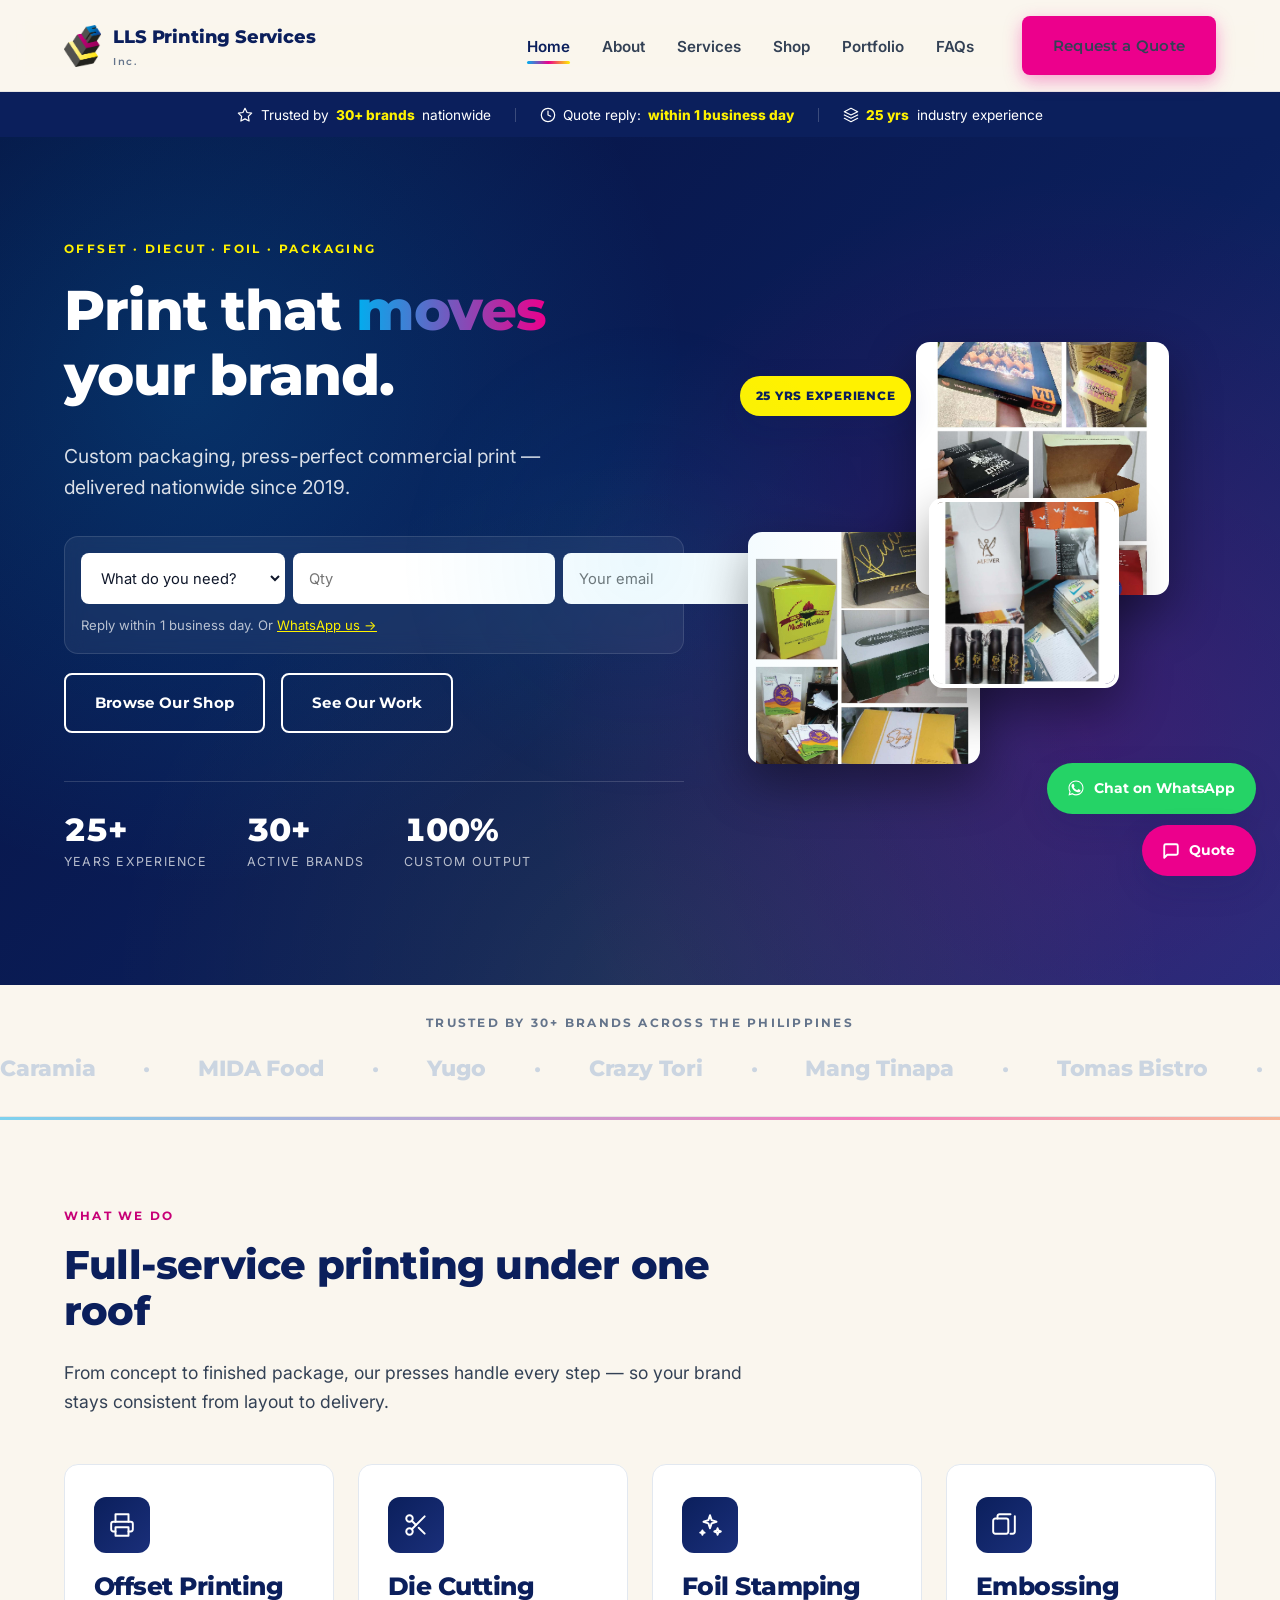
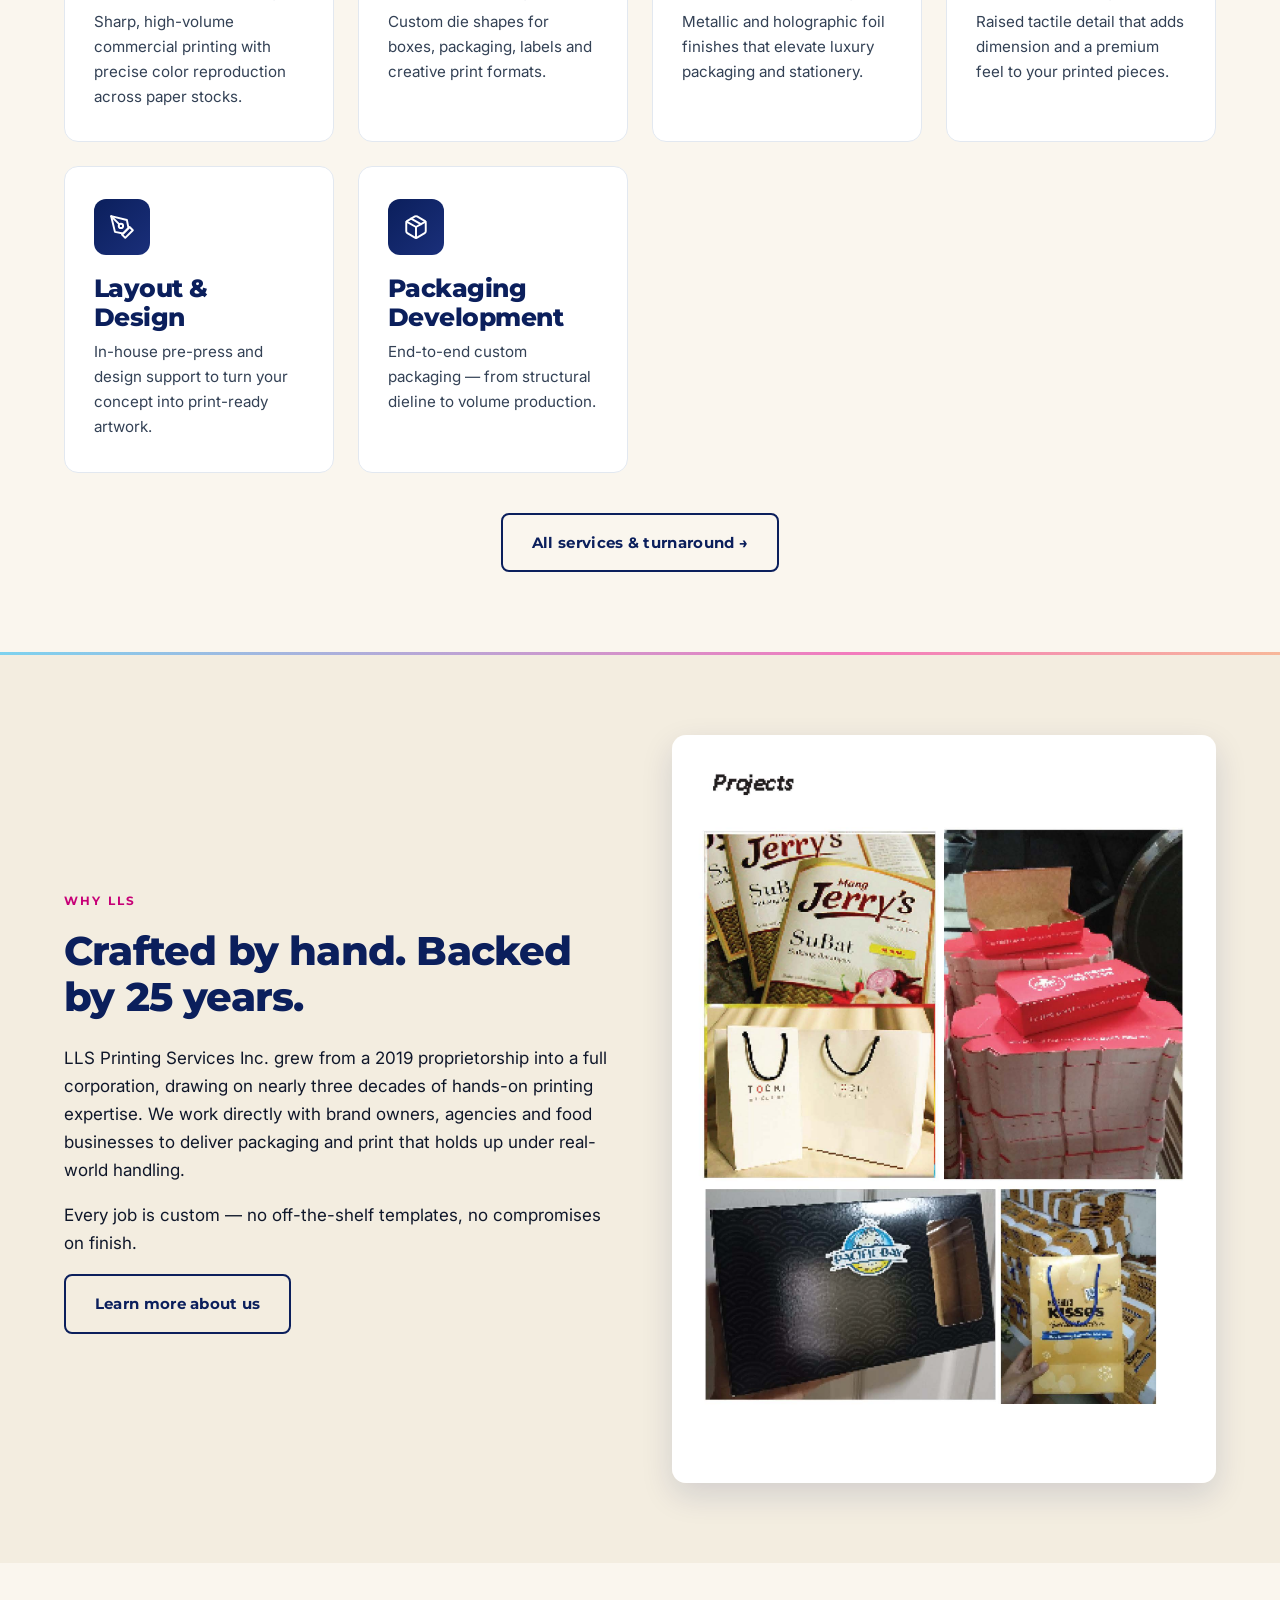
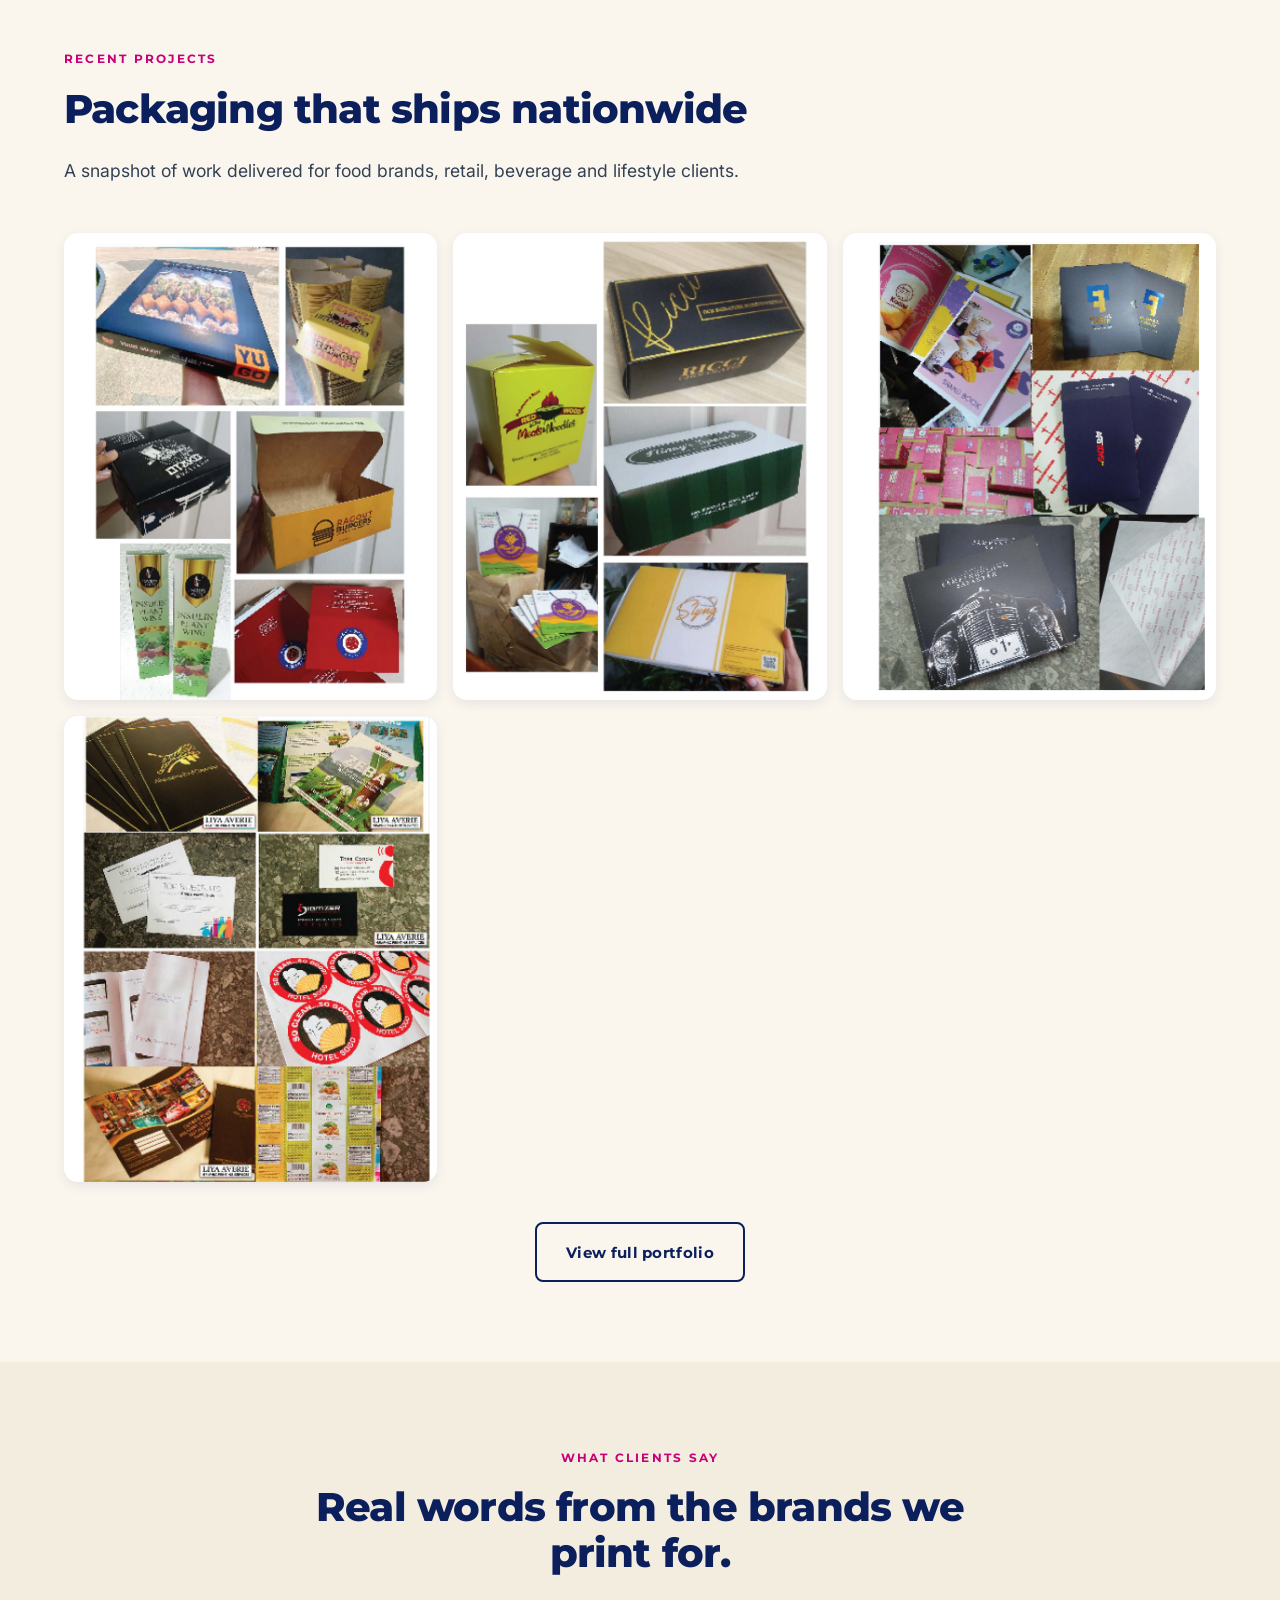
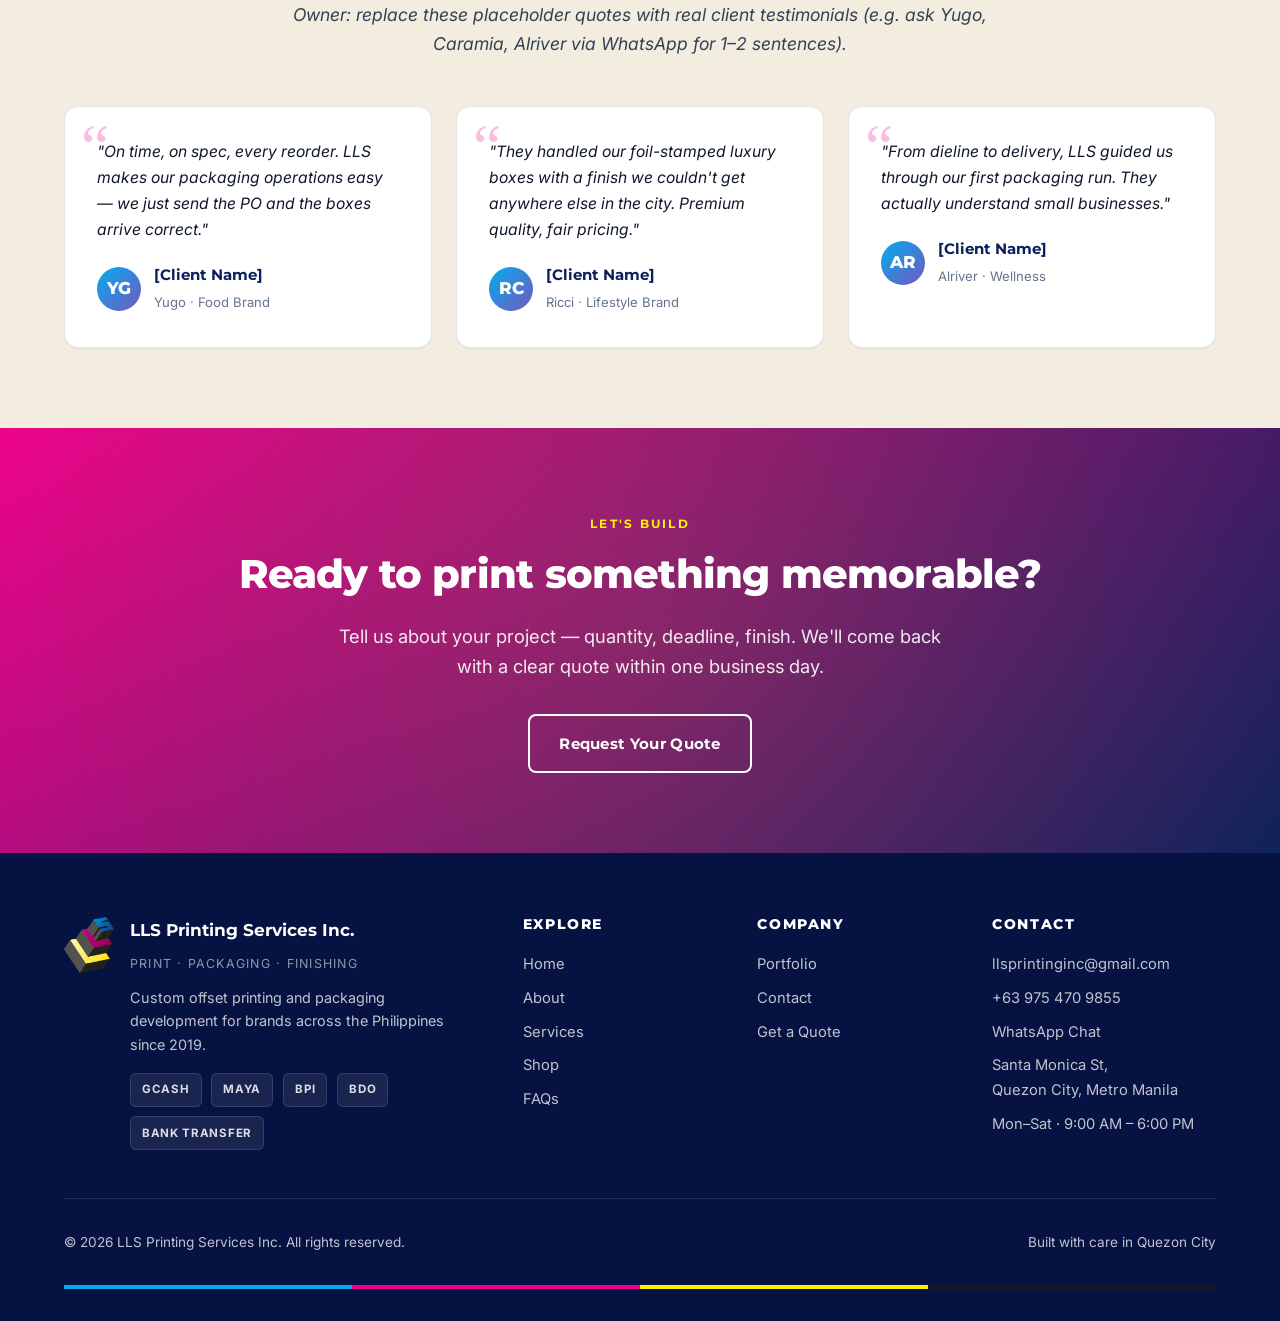
==== index.html @ e9424e57 "Initial commit — LLS Printing Services Inc. marketing site 8 pages (home, about, services, shop, por" ====
<!doctype html>
<html lang="en">
<head>
<meta charset="utf-8" />
<meta name="viewport" content="width=device-width, initial-scale=1" />
<title>LLS Printing Services Inc. — Custom Packaging & Print | Quezon City</title>
<meta name="description" content="LLS Printing Services Inc. delivers custom offset printing, diecutting, foil stamping, embossing and packaging development for businesses across the Philippines. Based in Quezon City." />
<meta name="theme-color" content="#0b1f5c" />
<link rel="icon" type="image/png" href="assets/img/logo.png" />
<link rel="preconnect" href="https://fonts.googleapis.com" />
<link rel="preconnect" href="https://fonts.gstatic.com" crossorigin />
<link href="https://fonts.googleapis.com/css2?family=Inter:wght@400;500;600;700&family=Montserrat:wght@600;700;800;900&display=swap" rel="stylesheet" />
<link rel="stylesheet" href="assets/css/style.css" />
<meta property="og:title" content="LLS Printing Services Inc." />
<meta property="og:description" content="Print that moves your brand forward. Custom packaging since 2019." />
<meta property="og:image" content="assets/img/logo.png" />
<meta property="og:type" content="website" />
</head>
<body>

<!-- HEADER -->
<header class="site-header">
  <nav class="nav">
    <a href="index.html" class="brand">
      <img src="assets/img/logo.png" alt="LLS Printing Services Inc." />
      <span class="brand-text">LLS Printing Services<small>Inc.</small></span>
    </a>
    <button class="nav-toggle" aria-label="Toggle menu"><span></span><span></span><span></span></button>
    <ul class="nav-links">
      <li><a href="index.html">Home</a></li>
      <li><a href="about.html">About</a></li>
      <li><a href="services.html">Services</a></li>
      <li><a href="shop.html">Shop</a></li>
      <li><a href="portfolio.html">Portfolio</a></li>
      <li><a href="faqs.html">FAQs</a></li>
      <li class="nav-cta"><a href="contact.html" class="btn btn-primary">Request a Quote</a></li>
    </ul>
  </nav>
</header>

<!-- TRUST STRIP -->
<div class="trust-strip">
  <div class="container trust-strip-row">
    <span class="ts-item"><svg class="icon-svg" viewBox="0 0 24 24" fill="#fbbf24" stroke="none"><polygon points="12 2 15.09 8.26 22 9.27 17 14.14 18.18 21.02 12 17.77 5.82 21.02 7 14.14 2 9.27 8.91 8.26 12 2"/></svg>Trusted by <strong>30+ brands</strong> nationwide</span>
    <span class="ts-divider"></span>
    <span class="ts-item"><svg class="icon-svg" viewBox="0 0 24 24" fill="none" stroke="currentColor" stroke-width="2"><circle cx="12" cy="12" r="10"/><polyline points="12 6 12 12 16 14"/></svg>Quote reply: <strong>within 1 business day</strong></span>
    <span class="ts-divider"></span>
    <span class="ts-item"><svg class="icon-svg" viewBox="0 0 24 24" fill="none" stroke="currentColor" stroke-width="2"><path d="M12 2L2 7l10 5 10-5-10-5zM2 17l10 5 10-5M2 12l10 5 10-5"/></svg><strong>25 yrs</strong> industry experience</span>
  </div>
</div>

<!-- HERO -->
<section class="hero">
  <div class="container hero-grid">
    <div class="reveal">
      <span class="hero-tagline">Offset · Diecut · Foil · Packaging</span>
      <h1>Print that <span>moves</span> your brand.</h1>
      <p class="lead">Custom packaging, press-perfect commercial print &mdash; delivered nationwide since 2019.</p>
      <form id="hero-quick-quote" class="hero-quick-form" autocomplete="on">
        <input type="hidden" name="access_key" value="YOUR_WEB3FORMS_ACCESS_KEY" />
        <input type="hidden" name="subject" value="Quick quote (hero form)" />
        <input type="hidden" name="from_name" value="LLS Website - Hero Form" />
        <input type="checkbox" name="botcheck" style="display:none;" tabindex="-1" autocomplete="off" />
        <div class="hqf-row">
          <select name="product" required aria-label="Product">
            <option value="">What do you need?</option>
            <option>Food Box / Packaging</option>
            <option>Paper Bag</option>
            <option>Mailer / Shipping Box</option>
            <option>Gift / Retail Box</option>
            <option>Brochure / Flyer</option>
            <option>Custom / Other</option>
          </select>
          <input name="quantity" type="text" placeholder="Qty" required aria-label="Quantity" />
          <input name="email" type="email" placeholder="Your email" required aria-label="Email" />
          <button type="submit" class="btn btn-primary">Get Quote &rarr;</button>
        </div>
        <p class="hqf-status" role="status" aria-live="polite"></p>
        <p class="hqf-note">Reply within 1 business day. Or <a href="https://wa.me/639754709855" target="_blank" rel="noopener">WhatsApp us &rarr;</a></p>
      </form>
      <div class="hero-cta" style="margin-top:1.2rem;">
        <a href="shop.html" class="btn btn-secondary">Browse Our Shop</a>
        <a href="portfolio.html" class="btn btn-secondary">See Our Work</a>
      </div>
      <div class="hero-stats">
        <div><strong data-count="25" data-suffix="+">0+</strong><span>Years Experience</span></div>
        <div><strong data-count="30" data-suffix="+">0+</strong><span>Active Brands</span></div>
        <div><strong data-count="100" data-suffix="%">0%</strong><span>Custom Output</span></div>
      </div>
    </div>
    <div class="hero-visual reveal">
      <div class="hero-collage">
        <span class="badge">25 yrs experience</span>
        <img class="img-1" src="assets/img/projects/p2.jpg" alt="Custom branded food packaging"  srcset="assets/img/projects/p2.jpg 1x, assets/img/projects/2x/p2.png 2x"/>
        <img class="img-2" src="assets/img/projects/p3.jpg" alt="Foil stamped luxury boxes"  srcset="assets/img/projects/p3.jpg 1x, assets/img/projects/2x/p3.png 2x"/>
        <img class="img-3" src="assets/img/projects/p7.jpg" alt="Branded paper bags and merchandise"  srcset="assets/img/projects/p7.jpg 1x, assets/img/projects/2x/p7.png 2x"/>
      </div>
    </div>
  </div>
</section>

<!-- SOCIAL PROOF BAR -->
<section class="proof-bar section-tight" style="padding:1.8rem 0;">
  <div class="container">
    <p class="proof-label">Trusted by 30+ brands across the Philippines</p>
  </div>
  <div class="proof-track">
    <span>Caramia</span><span>&middot;</span>
    <span>MIDA Food</span><span>&middot;</span>
    <span>Yugo</span><span>&middot;</span>
    <span>Crazy Tori</span><span>&middot;</span>
    <span>Mang Tinapa</span><span>&middot;</span>
    <span>Tomas Bistro</span><span>&middot;</span>
    <span>Gigil Cafe</span><span>&middot;</span>
    <span>Versa</span><span>&middot;</span>
    <span>Replicate</span><span>&middot;</span>
    <span>Wacko Waffles</span><span>&middot;</span>
    <span>Klarico</span><span>&middot;</span>
    <span>Kiyomi</span><span>&middot;</span>
    <span>Mata MNL</span><span>&middot;</span>
    <span>Bamboo Co.</span><span>&middot;</span>
    <span>Alriver</span><span>&middot;</span>
    <span>David's Faith</span><span>&middot;</span>
    <!-- duplicate set for seamless loop -->
    <span>Caramia</span><span>&middot;</span>
    <span>MIDA Food</span><span>&middot;</span>
    <span>Yugo</span><span>&middot;</span>
    <span>Crazy Tori</span><span>&middot;</span>
    <span>Mang Tinapa</span><span>&middot;</span>
    <span>Tomas Bistro</span><span>&middot;</span>
    <span>Gigil Cafe</span><span>&middot;</span>
    <span>Versa</span><span>&middot;</span>
    <span>Replicate</span><span>&middot;</span>
    <span>Wacko Waffles</span><span>&middot;</span>
    <span>Klarico</span><span>&middot;</span>
    <span>Kiyomi</span><span>&middot;</span>
    <span>Mata MNL</span><span>&middot;</span>
    <span>Bamboo Co.</span><span>&middot;</span>
    <span>Alriver</span><span>&middot;</span>
    <span>David's Faith</span><span>&middot;</span>
  </div>
</section>

<hr class="cmyk-divider" />

<!-- SERVICES -->
<section>
  <div class="container">
    <div class="section-title reveal">
      <span class="eyebrow">What We Do</span>
      <h2>Full-service printing under one roof</h2>
      <p>From concept to finished package, our presses handle every step &mdash; so your brand stays consistent from layout to delivery.</p>
    </div>
    <div class="services-grid">
      <div class="service-card">
        <div class="service-icon">
          <svg class="icon-svg" viewBox="0 0 24 24"><polyline points="6 9 6 2 18 2 18 9"/><path d="M6 18H4a2 2 0 0 1-2-2v-5a2 2 0 0 1 2-2h16a2 2 0 0 1 2 2v5a2 2 0 0 1-2 2h-2"/><rect x="6" y="14" width="12" height="8"/></svg>
        </div>
        <h3>Offset Printing</h3>
        <p>Sharp, high-volume commercial printing with precise color reproduction across paper stocks.</p>
      </div>
      <div class="service-card">
        <div class="service-icon">
          <svg class="icon-svg" viewBox="0 0 24 24"><circle cx="6" cy="6" r="3"/><circle cx="6" cy="18" r="3"/><line x1="20" y1="4" x2="8.12" y2="15.88"/><line x1="14.47" y1="14.48" x2="20" y2="20"/><line x1="8.12" y1="8.12" x2="12" y2="12"/></svg>
        </div>
        <h3>Die Cutting</h3>
        <p>Custom die shapes for boxes, packaging, labels and creative print formats.</p>
      </div>
      <div class="service-card">
        <div class="service-icon">
          <svg class="icon-svg" viewBox="0 0 24 24"><path d="M12 3l1.5 4.5L18 9l-4.5 1.5L12 15l-1.5-4.5L6 9l4.5-1.5z"/><path d="M19 15l.7 2.1L22 18l-2.3.9L19 21l-.7-2.1L16 18l2.3-.9z"/><path d="M5 17l.5 1.5L7 19l-1.5.5L5 21l-.5-1.5L3 19l1.5-.5z"/></svg>
        </div>
        <h3>Foil Stamping</h3>
        <p>Metallic and holographic foil finishes that elevate luxury packaging and stationery.</p>
      </div>
      <div class="service-card">
        <div class="service-icon">
          <svg class="icon-svg" viewBox="0 0 24 24"><rect x="2" y="6" width="14" height="14" rx="2"/><path d="M22 4v14a2 2 0 0 1-2 2h-2"/><path d="M18 2H8a2 2 0 0 0-2 2v2"/></svg>
        </div>
        <h3>Embossing</h3>
        <p>Raised tactile detail that adds dimension and a premium feel to your printed pieces.</p>
      </div>
      <div class="service-card">
        <div class="service-icon">
          <svg class="icon-svg" viewBox="0 0 24 24"><path d="M12 19l7-7 3 3-7 7-3-3z"/><path d="M18 13l-1.5-7.5L2 2l3.5 14.5L13 18z"/><line x1="2" y1="2" x2="9.586" y2="9.586"/><circle cx="11" cy="11" r="2"/></svg>
        </div>
        <h3>Layout & Design</h3>
        <p>In-house pre-press and design support to turn your concept into print-ready artwork.</p>
      </div>
      <div class="service-card">
        <div class="service-icon">
          <svg class="icon-svg" viewBox="0 0 24 24"><path d="M16.5 9.4l-9-5.19"/><path d="M21 16V8a2 2 0 0 0-1-1.73l-7-4a2 2 0 0 0-2 0l-7 4A2 2 0 0 0 3 8v8a2 2 0 0 0 1 1.73l7 4a2 2 0 0 0 2 0l7-4A2 2 0 0 0 21 16z"/><polyline points="3.27 6.96 12 12.01 20.73 6.96"/><line x1="12" y1="22.08" x2="12" y2="12"/></svg>
        </div>
        <h3>Packaging Development</h3>
        <p>End-to-end custom packaging &mdash; from structural dieline to volume production.</p>
      </div>
    </div>
    <div style="text-align:center;margin-top:2.5rem;">
      <a href="services.html" class="btn btn-outline">All services &amp; turnaround &rarr;</a>
    </div>
  </div>
</section>

<hr class="cmyk-divider" />

<!-- FEATURE -->
<section class="band-gray">
  <div class="container feature">
    <div class="reveal-left">
      <span class="eyebrow">Why LLS</span>
      <h2>Crafted by hand. Backed by 25 years.</h2>
      <p>LLS Printing Services Inc. grew from a 2019 proprietorship into a full corporation, drawing on nearly three decades of hands-on printing expertise. We work directly with brand owners, agencies and food businesses to deliver packaging and print that holds up under real-world handling.</p>
      <p>Every job is custom &mdash; no off-the-shelf templates, no compromises on finish.</p>
      <a href="about.html" class="btn btn-outline">Learn more about us</a>
    </div>
    <div class="reveal-right">
      <img loading="lazy" src="assets/img/projects/p1.jpg" alt="LLS Printing project samples"  srcset="assets/img/projects/p1.jpg 1x, assets/img/projects/2x/p1.png 2x"/>
    </div>
  </div>
</section>

<!-- PORTFOLIO PREVIEW -->
<section>
  <div class="container">
    <div class="section-title reveal">
      <span class="eyebrow">Recent Projects</span>
      <h2>Packaging that ships nationwide</h2>
      <p>A snapshot of work delivered for food brands, retail, beverage and lifestyle clients.</p>
    </div>
    <div class="portfolio-grid">
      <div class="portfolio-item" data-lightbox><img loading="lazy" src="assets/img/projects/p2.jpg" alt="Custom food packaging"  srcset="assets/img/projects/p2.jpg 1x, assets/img/projects/2x/p2.png 2x"/></div>
      <div class="portfolio-item" data-lightbox><img loading="lazy" src="assets/img/projects/p3.jpg" alt="Branded boxes"  srcset="assets/img/projects/p3.jpg 1x, assets/img/projects/2x/p3.png 2x"/></div>
      <div class="portfolio-item" data-lightbox><img loading="lazy" src="assets/img/projects/p4.jpg" alt="Print collateral"  srcset="assets/img/projects/p4.jpg 1x, assets/img/projects/2x/p4.png 2x"/></div>
      <div class="portfolio-item" data-lightbox><img loading="lazy" src="assets/img/projects/p5.jpg" alt="Stationery & calendars"  srcset="assets/img/projects/p5.jpg 1x, assets/img/projects/2x/p5.png 2x"/></div>
    </div>
    <div style="text-align:center;margin-top:2.5rem;">
      <a href="portfolio.html" class="btn btn-outline">View full portfolio</a>
    </div>
  </div>
</section>

<!-- TESTIMONIALS -->
<section class="band-gray">
  <div class="container">
    <div class="section-title reveal" style="text-align:center;margin-left:auto;margin-right:auto;">
      <span class="eyebrow">What Clients Say</span>
      <h2>Real words from the brands we print for.</h2>
      <p><em>Owner: replace these placeholder quotes with real client testimonials (e.g. ask Yugo, Caramia, Alriver via WhatsApp for 1&ndash;2 sentences).</em></p>
    </div>
    <div class="testimonials-grid">
      <div class="testimonial">
        <blockquote>"On time, on spec, every reorder. LLS makes our packaging operations easy &mdash; we just send the PO and the boxes arrive correct."</blockquote>
        <cite>
          <div class="testimonial-avatar">YG</div>
          <div><strong>[Client Name]</strong><span>Yugo &middot; Food Brand</span></div>
        </cite>
      </div>
      <div class="testimonial">
        <blockquote>"They handled our foil-stamped luxury boxes with a finish we couldn't get anywhere else in the city. Premium quality, fair pricing."</blockquote>
        <cite>
          <div class="testimonial-avatar">RC</div>
          <div><strong>[Client Name]</strong><span>Ricci &middot; Lifestyle Brand</span></div>
        </cite>
      </div>
      <div class="testimonial">
        <blockquote>"From dieline to delivery, LLS guided us through our first packaging run. They actually understand small businesses."</blockquote>
        <cite>
          <div class="testimonial-avatar">AR</div>
          <div><strong>[Client Name]</strong><span>Alriver &middot; Wellness</span></div>
        </cite>
      </div>
    </div>
  </div>
</section>

<!-- CTA BAND -->
<section class="band-cta">
  <div class="container reveal">
    <span class="eyebrow" style="color:var(--yellow);">Let's Build</span>
    <h2>Ready to print something memorable?</h2>
    <p>Tell us about your project &mdash; quantity, deadline, finish. We'll come back with a clear quote within one business day.</p>
    <a href="contact.html" class="btn btn-secondary">Request Your Quote</a>
  </div>
</section>

<!-- FOOTER -->
<footer class="site-footer">
  <div class="container">
    <div class="footer-grid-v2">
      <div class="footer-brand">
        <img loading="lazy" src="assets/img/logo.png" alt="LLS Printing" />
        <div>
          <strong>LLS Printing Services Inc.</strong>
          <span style="font-size:0.78rem;letter-spacing:0.1em;text-transform:uppercase;color:rgba(255,255,255,0.55);">Print &middot; Packaging &middot; Finishing</span>
          <p>Custom offset printing and packaging development for brands across the Philippines since 2019.</p>
          <div class="payment-methods">
            <span>GCash</span><span>Maya</span><span>BPI</span><span>BDO</span><span>Bank Transfer</span>
          </div>
        </div>
      </div>
      <div><h4>Explore</h4><ul><li><a href="index.html">Home</a></li><li><a href="about.html">About</a></li><li><a href="services.html">Services</a></li><li><a href="shop.html">Shop</a></li><li><a href="faqs.html">FAQs</a></li></ul></div>
      <div><h4>Company</h4><ul><li><a href="portfolio.html">Portfolio</a></li><li><a href="contact.html">Contact</a></li><li><a href="contact.html">Get a Quote</a></li></ul></div>
      <div><h4>Contact</h4><ul><li><a href="mailto:llsprintinginc@gmail.com">llsprintinginc@gmail.com</a></li><li><a href="tel:+639754709855">+63 975 470 9855</a></li><li><a href="https://wa.me/639754709855" target="_blank" rel="noopener">WhatsApp Chat</a></li><li>Santa Monica St,<br />Quezon City, Metro Manila</li><li>Mon&ndash;Sat &middot; 9:00 AM &ndash; 6:00 PM</li></ul></div>
    </div>
    <div class="footer-bottom">
      <span>&copy; <span id="yr"></span> LLS Printing Services Inc. All rights reserved.</span>
      <span>Built with care in Quezon City</span>
    </div>
    <div class="cmyk-strip"><span class="c"></span><span class="m"></span><span class="y"></span><span class="k"></span></div>
  </div>
</footer>

<!-- DESKTOP FLOAT CTAs -->
<div class="float-stack">
  <a href="https://wa.me/639754709855?text=Hi%20LLS%20Printing%2C%20I%27d%20like%20to%20request%20a%20quote." target="_blank" rel="noopener" class="float-cta float-whatsapp">
    <svg viewBox="0 0 24 24" fill="currentColor"><path d="M17.5 14.4c-.3-.1-1.7-.8-2-.9-.3-.1-.5-.2-.7.2-.2.3-.7.9-.9 1.1-.2.2-.3.2-.6.1-.3-.1-1.3-.5-2.4-1.5-.9-.8-1.5-1.8-1.7-2.1-.2-.3 0-.5.1-.6.1-.1.3-.3.4-.5.1-.2.2-.3.3-.5.1-.2 0-.4 0-.5 0-.1-.7-1.6-.9-2.2-.2-.6-.5-.5-.7-.5h-.6c-.2 0-.5.1-.8.4-.3.3-1 1-1 2.5s1.1 2.9 1.2 3.1c.1.2 2.1 3.2 5 4.5.7.3 1.3.5 1.7.6.7.2 1.4.2 1.9.1.6-.1 1.7-.7 2-1.4.2-.6.2-1.2.2-1.4-.1-.1-.3-.2-.5-.3zM12 2C6.5 2 2 6.5 2 12c0 1.8.5 3.5 1.3 5L2 22l5.1-1.3c1.5.8 3.1 1.2 4.9 1.2 5.5 0 10-4.5 10-10S17.5 2 12 2zm0 18.2c-1.6 0-3.1-.4-4.4-1.2l-.3-.2-3.2.8.8-3.1-.2-.3C3.9 15 3.4 13.5 3.4 12c0-4.7 3.9-8.6 8.6-8.6s8.6 3.9 8.6 8.6-3.9 8.2-8.6 8.2z"/></svg>
    Chat on WhatsApp
  </a>
  <a href="contact.html" class="float-cta float-quote">
    <svg viewBox="0 0 24 24" fill="none" stroke="currentColor" stroke-width="2.5" stroke-linecap="round" stroke-linejoin="round"><path d="M21 15a2 2 0 0 1-2 2H7l-4 4V5a2 2 0 0 1 2-2h14a2 2 0 0 1 2 2z"/></svg>
    Quote
  </a>
</div>

<!-- MOBILE STICKY BAR -->
<nav class="mobile-bar" aria-label="Quick contact">
  <div class="mobile-bar-row">
    <a href="tel:+639754709855" class="bar-call">
      <svg class="icon-svg" viewBox="0 0 24 24" fill="none" stroke="currentColor" stroke-width="2" stroke-linecap="round" stroke-linejoin="round"><path d="M22 16.92v3a2 2 0 0 1-2.18 2 19.79 19.79 0 0 1-8.63-3.07 19.5 19.5 0 0 1-6-6 19.79 19.79 0 0 1-3.07-8.67A2 2 0 0 1 4.11 2h3a2 2 0 0 1 2 1.72 12.84 12.84 0 0 0 .7 2.81 2 2 0 0 1-.45 2.11L8.09 9.91a16 16 0 0 0 6 6l1.27-1.27a2 2 0 0 1 2.11-.45 12.84 12.84 0 0 0 2.81.7A2 2 0 0 1 22 16.92z"/></svg>
      Call
    </a>
    <a href="https://wa.me/639754709855" target="_blank" rel="noopener" class="bar-whatsapp">
      <svg class="icon-svg" viewBox="0 0 24 24" fill="currentColor" stroke="none"><path d="M17.5 14.4c-.3-.1-1.7-.8-2-.9-.3-.1-.5-.2-.7.2-.2.3-.7.9-.9 1.1-.2.2-.3.2-.6.1-.3-.1-1.3-.5-2.4-1.5-.9-.8-1.5-1.8-1.7-2.1-.2-.3 0-.5.1-.6.1-.1.3-.3.4-.5.1-.2.2-.3.3-.5.1-.2 0-.4 0-.5 0-.1-.7-1.6-.9-2.2-.2-.6-.5-.5-.7-.5h-.6c-.2 0-.5.1-.8.4-.3.3-1 1-1 2.5s1.1 2.9 1.2 3.1c.1.2 2.1 3.2 5 4.5.7.3 1.3.5 1.7.6.7.2 1.4.2 1.9.1.6-.1 1.7-.7 2-1.4.2-.6.2-1.2.2-1.4-.1-.1-.3-.2-.5-.3zM12 2C6.5 2 2 6.5 2 12c0 1.8.5 3.5 1.3 5L2 22l5.1-1.3c1.5.8 3.1 1.2 4.9 1.2 5.5 0 10-4.5 10-10S17.5 2 12 2z"/></svg>
      WhatsApp
    </a>
    <a href="contact.html" class="bar-quote">
      <svg class="icon-svg" viewBox="0 0 24 24" fill="none" stroke="currentColor" stroke-width="2" stroke-linecap="round" stroke-linejoin="round"><path d="M14 2H6a2 2 0 0 0-2 2v16a2 2 0 0 0 2 2h12a2 2 0 0 0 2-2V8z"/><polyline points="14 2 14 8 20 8"/></svg>
      Get Quote
    </a>
  </div>
</nav>

<script>document.getElementById('yr').textContent = new Date().getFullYear();</script>
<script src="assets/js/main.js"></script>

<!-- EXIT-INTENT MODAL -->
<div id="exit-modal-bg" class="exit-modal-bg"></div>
<div id="exit-modal" class="exit-modal" role="dialog" aria-labelledby="em-title">
  <button class="exit-modal-close" aria-label="Close">&times;</button>
  <span class="badge">Before you go</span>
  <h3 id="em-title">Save 10% on your first order.</h3>
  <p>Drop your email and we'll send a one-time discount code (valid for 30 days) plus a free print-readiness checklist.</p>
  <form class="exit-modal-form" autocomplete="on">
    <input type="hidden" name="access_key" value="YOUR_WEB3FORMS_ACCESS_KEY" />
    <input type="hidden" name="subject" value="Exit-intent lead — discount request" />
    <input type="hidden" name="from_name" value="LLS Website - Exit Intent" />
    <input type="checkbox" name="botcheck" style="display:none;" tabindex="-1" autocomplete="off" />
    <input name="email" type="email" placeholder="you@example.com" required />
    <button type="submit" class="btn btn-primary">Send me the code</button>
  </form>
  <p class="exit-modal-status" role="status" aria-live="polite"></p>
  <small>No spam. One email, one code. Unsubscribe anytime.</small>
</div>
</body>
</html>
---- assets/css/style.css ----
/* ===== LLS Printing Services — Enhanced Design System ===== */
:root {
  --navy: #0b1f5c;
  --navy-dark: #061241;
  --navy-light: #1a2f7a;
  --cyan: #00aeef;
  --magenta: #ec008c;
  --magenta-text: #c70077;
  --magenta-dark: #a80064;
  --yellow: #fff200;
  --black: #1a1a1a;
  --cream: #faf6ee;
  --cream-deep: #f3ede0;
  --gray-50: #f8fafc;
  --gray-100: #f1f5f9;
  --gray-200: #e2e8f0;
  --gray-300: #cbd5e1;
  --gray-500: #64748b;
  --gray-700: #334155;
  --gray-900: #0f172a;
  --white: #ffffff;

  --font-display: 'Montserrat', 'Segoe UI', system-ui, -apple-system, sans-serif;
  --font-body: 'Inter', 'Segoe UI', system-ui, -apple-system, sans-serif;

  --shadow-sm: 0 1px 2px rgba(11, 31, 92, 0.06);
  --shadow: 0 4px 12px rgba(11, 31, 92, 0.08);
  --shadow-lg: 0 12px 32px rgba(11, 31, 92, 0.14);
  --shadow-xl: 0 24px 56px rgba(11, 31, 92, 0.20);

  --radius-sm: 8px;
  --radius: 14px;
  --radius-lg: 22px;

  --container: 1200px;
  --transition: 0.3s cubic-bezier(0.4, 0, 0.2, 1);
  --spring: 0.6s cubic-bezier(0.34, 1.56, 0.64, 1);
}

/* ===== Reset ===== */
*, *::before, *::after { box-sizing: border-box; }
html { scroll-behavior: smooth; -webkit-text-size-adjust: 100%; }
body {
  margin: 0;
  font-family: var(--font-body);
  color: var(--gray-900);
  background: var(--cream);
  line-height: 1.65;
  font-size: 17px;
  -webkit-font-smoothing: antialiased;
  -moz-osx-font-smoothing: grayscale;
  overflow-x: hidden;
}
::selection { background: var(--magenta); color: var(--white); }
::-moz-selection { background: var(--magenta); color: var(--white); }

@media (prefers-reduced-motion: reduce) {
  *, *::before, *::after {
    animation-duration: 0.01ms !important;
    animation-iteration-count: 1 !important;
    transition-duration: 0.01ms !important;
    scroll-behavior: auto !important;
  }
}

@view-transition { navigation: auto; }
::view-transition-old(root), ::view-transition-new(root) { animation-duration: 0.25s; }

img { max-width: 100%; display: block; }
a { color: var(--navy); text-decoration: none; transition: color var(--transition); }
a:hover { color: var(--magenta); }
h1, h2, h3, h4 {
  font-family: var(--font-display);
  font-weight: 800;
  letter-spacing: -0.02em;
  line-height: 1.15;
  color: var(--navy);
  margin: 0 0 0.6em;
}
h1 { font-size: clamp(2rem, 5vw, 3.5rem); }
h2 { font-size: clamp(1.6rem, 3.5vw, 2.5rem); }
h3 { font-size: 1.55rem; }
p { margin: 0 0 1em; }

/* ===== Layout ===== */
.container {
  width: 100%;
  max-width: var(--container);
  margin: 0 auto;
  padding: 0 1.5rem;
}
section { padding: 5rem 0; }
.section-tight { padding: 3rem 0; }
.eyebrow {
  display: inline-block;
  font-family: var(--font-display);
  font-size: 0.78rem;
  font-weight: 700;
  letter-spacing: 0.18em;
  text-transform: uppercase;
  color: var(--magenta-text);
  margin-bottom: 1rem;
}
.section-title { max-width: 720px; margin-bottom: 3rem; }
.section-title p { color: var(--gray-700); font-size: 1.1rem; }

/* ===== Buttons ===== */
.btn {
  display: inline-flex;
  align-items: center;
  gap: 0.5rem;
  padding: 0.95rem 1.8rem;
  border-radius: var(--radius-sm);
  font-family: var(--font-display);
  font-weight: 700;
  font-size: 0.95rem;
  letter-spacing: 0.02em;
  cursor: pointer;
  border: 2px solid transparent;
  transition: all var(--transition);
  text-decoration: none;
  position: relative;
  overflow: hidden;
}
/* Button shine effect */
.btn::before {
  content: '';
  position: absolute;
  top: 0; left: -100%;
  width: 100%; height: 100%;
  background: linear-gradient(90deg, transparent, rgba(255,255,255,0.2), transparent);
  transition: left 0.5s ease;
}
.btn:hover::before { left: 100%; }

.btn-primary {
  background: var(--magenta);
  color: var(--white);
  box-shadow: 0 6px 18px rgba(236, 0, 140, 0.35);
}
.btn-primary:hover {
  background: var(--magenta-dark);
  color: var(--white);
  transform: translateY(-2px);
  box-shadow: 0 12px 28px rgba(236, 0, 140, 0.45);
}
.btn-secondary {
  background: transparent;
  color: var(--white);
  border-color: var(--white);
}
.btn-secondary:hover {
  background: var(--white);
  color: var(--navy);
}
.btn-outline {
  background: transparent;
  color: var(--navy);
  border-color: var(--navy);
}
.btn-outline:hover {
  background: var(--navy);
  color: var(--white);
}

/* ===== Header / Nav ===== */
.site-header {
  position: sticky;
  top: 0;
  z-index: 100;
  background: rgba(250, 246, 238, 0.92);
  backdrop-filter: saturate(180%) blur(14px);
  -webkit-backdrop-filter: saturate(180%) blur(14px);
  border-bottom: 1px solid rgba(11, 31, 92, 0.08);
  transition: box-shadow 0.4s ease, background 0.4s ease;
}
.site-header.scrolled {
  background: rgba(250, 246, 238, 0.97);
  box-shadow: 0 4px 30px rgba(11, 31, 92, 0.1);
}
.nav {
  display: flex;
  align-items: center;
  justify-content: space-between;
  padding: 1rem 1.5rem;
  max-width: var(--container);
  margin: 0 auto;
}
.brand {
  display: flex;
  align-items: center;
  gap: 0.75rem;
  font-family: var(--font-display);
  font-weight: 800;
  font-size: 1.1rem;
  color: var(--navy);
  letter-spacing: -0.01em;
}
.brand img { height: 42px; width: auto; }
.brand-text small {
  display: block;
  font-size: 0.65rem;
  letter-spacing: 0.15em;
  color: var(--gray-500);
  font-weight: 600;
  margin-top: 2px;
}
.nav-links {
  display: flex;
  align-items: center;
  gap: 2rem;
  list-style: none;
  margin: 0;
  padding: 0;
}
.nav-links a {
  font-weight: 600;
  font-size: 0.95rem;
  color: var(--gray-700);
  position: relative;
}
.nav-links a::after {
  content: '';
  position: absolute;
  bottom: -8px; left: 0; right: 0;
  height: 3px;
  background: linear-gradient(90deg, var(--cyan), var(--magenta), var(--yellow));
  border-radius: 2px;
  transform: scaleX(0);
  transform-origin: center;
  transition: transform 0.35s cubic-bezier(0.34, 1.56, 0.64, 1);
}
.nav-links a.active::after,
.nav-links a:hover::after { transform: scaleX(1); }
.nav-links a.active,
.nav-links a:hover { color: var(--navy); }
.nav-cta { margin-left: 1rem; }
.nav-toggle {
  display: none;
  background: transparent;
  border: 0;
  cursor: pointer;
  padding: 0.5rem;
}
.nav-toggle span {
  display: block;
  width: 26px;
  height: 3px;
  background: var(--navy);
  margin: 5px 0;
  transition: all var(--transition);
  border-radius: 2px;
}
/* Hamburger → X animation */
.nav-toggle.active span:nth-child(1) { transform: rotate(45deg) translate(5px, 6px); }
.nav-toggle.active span:nth-child(2) { opacity: 0; transform: translateX(-10px); }
.nav-toggle.active span:nth-child(3) { transform: rotate(-45deg) translate(5px, -6px); }

/* ===== Trust Strip ===== */
.trust-strip { background: var(--navy); color: var(--white); padding: 0.7rem 0; font-size: 0.85rem; }
.trust-strip-row { display: flex; gap: 1.5rem; justify-content: center; flex-wrap: wrap; align-items: center; }
.ts-item { display: inline-flex; align-items: center; gap: 0.45rem; }
.ts-item .icon-svg { width: 16px; height: 16px; }
.ts-item strong { color: var(--yellow); font-weight: 800; }
.ts-divider { width: 1px; height: 14px; background: rgba(255,255,255,0.2); }
@media (max-width: 720px) { .trust-strip { font-size: 0.78rem; padding: 0.5rem 0; } .ts-divider { display: none; } }

/* ===== Hero ===== */
.hero {
  position: relative;
  background: linear-gradient(135deg, var(--navy-dark) 0%, var(--navy) 60%, var(--navy-light) 100%);
  color: var(--white);
  padding: 6rem 0 7rem;
  overflow: hidden;
}
.hero::before {
  content: '';
  position: absolute;
  inset: 0;
  background:
    radial-gradient(circle at 15% 30%, rgba(0, 174, 239, 0.18), transparent 40%),
    radial-gradient(circle at 85% 70%, rgba(236, 0, 140, 0.18), transparent 45%),
    radial-gradient(circle at 50% 100%, rgba(255, 242, 0, 0.08), transparent 50%);
  pointer-events: none;
}
/* Animated gradient orbs */
.hero::after {
  content: '';
  position: absolute;
  inset: 0;
  background:
    radial-gradient(600px circle at var(--mouse-x, 50%) var(--mouse-y, 50%), rgba(0, 174, 239, 0.08), transparent 40%);
  pointer-events: none;
  transition: background 0.3s ease;
}
.hero-grid {
  position: relative;
  display: grid;
  grid-template-columns: 1.1fr 0.9fr;
  gap: 4rem;
  align-items: center;
}
.hero h1 { color: var(--white); }
.hero h1 span {
  background: linear-gradient(90deg, var(--cyan), var(--magenta), var(--yellow));
  background-size: 200% auto;
  -webkit-background-clip: text;
  background-clip: text;
  color: transparent;
  animation: gradient-text 4s ease infinite;
}
@keyframes gradient-text {
  0%, 100% { background-position: 0% center; }
  50% { background-position: 100% center; }
}
.hero .lead {
  font-size: 1.2rem;
  color: rgba(255, 255, 255, 0.85);
  max-width: 540px;
  margin-bottom: 2rem;
}
.hero-tagline {
  display: inline-block;
  font-family: var(--font-display);
  font-size: 0.75rem;
  font-weight: 700;
  letter-spacing: 0.2em;
  text-transform: uppercase;
  color: var(--yellow);
  margin-bottom: 1.2rem;
}
.hero-cta { display: flex; gap: 1rem; flex-wrap: wrap; }
.hero-stats {
  display: flex;
  gap: 2.5rem;
  margin-top: 3rem;
  padding-top: 2rem;
  border-top: 1px solid rgba(255, 255, 255, 0.15);
}
.hero-stats div { display: flex; flex-direction: column; }
.hero-stats strong {
  font-family: var(--font-display);
  font-size: 2rem;
  font-weight: 800;
  color: var(--white);
  line-height: 1;
}
.hero-stats span {
  font-size: 0.78rem;
  letter-spacing: 0.1em;
  text-transform: uppercase;
  color: rgba(255, 255, 255, 0.7);
  margin-top: 0.4rem;
}
.hero-stats strong[data-count] { font-variant-numeric: tabular-nums; }
.hero-visual {
  position: relative;
  display: flex;
  justify-content: center;
  align-items: center;
}

/* ===== Hero Collage ===== */
.hero-collage {
  position: relative;
  width: 100%;
  max-width: 460px;
  aspect-ratio: 1;
  margin: 0 auto;
}
.hero-collage img {
  position: absolute;
  border-radius: var(--radius);
  box-shadow: 0 20px 50px rgba(0, 0, 0, 0.4);
  object-fit: cover;
  transition: transform 0.5s cubic-bezier(0.34, 1.56, 0.64, 1), box-shadow 0.5s ease;
}
.hero-collage:hover img { box-shadow: 0 30px 70px rgba(0, 0, 0, 0.5); }
.hero-collage .img-1 {
  width: 60%; height: 60%;
  top: 0; right: 0;
  z-index: 3;
  animation: float-1 8s ease-in-out infinite;
}
.hero-collage:hover .img-1 { transform: translateY(-8px) rotate(4deg) scale(1.03); }
.hero-collage .img-2 {
  width: 55%; height: 55%;
  bottom: 0; left: 0;
  z-index: 2;
  animation: float-2 7s ease-in-out infinite;
}
.hero-collage:hover .img-2 { transform: translateY(-6px) rotate(-5deg) scale(1.03); }
.hero-collage .img-3 {
  width: 45%; height: 45%;
  bottom: 18%; right: 12%;
  z-index: 4;
  border: 4px solid var(--white);
  animation: float-3 9s ease-in-out infinite;
}
.hero-collage:hover .img-3 { transform: translateY(-10px) rotate(7deg) scale(1.05); }
.hero-collage .badge {
  position: absolute;
  top: 8%; left: -2%;
  z-index: 5;
  background: var(--yellow);
  color: var(--navy);
  font-family: var(--font-display);
  font-weight: 800;
  font-size: 0.78rem;
  letter-spacing: 0.06em;
  padding: 0.6rem 1rem;
  border-radius: 50px;
  box-shadow: var(--shadow-lg);
  text-transform: uppercase;
  animation: float-1 6s ease-in-out infinite;
}
@keyframes float-1 {
  0%, 100% { transform: translateY(0) rotate(2deg); }
  50% { transform: translateY(-12px) rotate(2deg); }
}
@keyframes float-2 {
  0%, 100% { transform: translateY(0) rotate(-3deg); }
  50% { transform: translateY(-10px) rotate(-3deg); }
}
@keyframes float-3 {
  0%, 100% { transform: translateY(0) rotate(5deg); }
  50% { transform: translateY(-14px) rotate(5deg); }
}
@media (max-width: 900px) {
  .hero-collage { max-width: 320px; }
}

/* ===== Hero Quick Quote Form ===== */
.hero-quick-form {
  background: rgba(255,255,255,0.06);
  backdrop-filter: blur(10px);
  -webkit-backdrop-filter: blur(10px);
  border: 1px solid rgba(255,255,255,0.12);
  border-radius: var(--radius);
  padding: 1rem;
  margin-top: 2rem;
  max-width: 620px;
  transition: border-color 0.4s ease, box-shadow 0.4s ease;
}
.hero-quick-form:focus-within {
  border-color: rgba(255,255,255,0.25);
  box-shadow: 0 8px 40px rgba(0, 174, 239, 0.15);
}
.hqf-row { display: grid; grid-template-columns: 1.3fr 0.8fr 1.4fr auto; gap: 0.5rem; }
.hqf-row select, .hqf-row input {
  padding: 0.85rem 0.9rem;
  border-radius: var(--radius-sm);
  border: 2px solid transparent;
  font-family: var(--font-body);
  font-size: 0.92rem;
  background: var(--white);
  color: var(--gray-900);
  transition: border-color var(--transition), box-shadow var(--transition);
}
.hqf-row select:focus, .hqf-row input:focus {
  outline: none;
  border-color: var(--cyan);
  box-shadow: 0 0 0 3px rgba(0, 174, 239, 0.15);
}
.hqf-row .btn { white-space: nowrap; padding: 0.85rem 1.2rem; }
.hqf-note { color: rgba(255,255,255,0.7); font-size: 0.82rem; margin: 0.7rem 0 0; }
.hqf-note a { color: var(--yellow); text-decoration: underline; }
.hqf-status { font-size: 0.9rem; margin: 0.6rem 0 0; min-height: 0; }
.hqf-status.success { color: #6ee7b7; }
.hqf-status.error { color: #fca5a5; }
@media (max-width: 720px) { .hqf-row { grid-template-columns: 1fr; } }

/* ===== Social Proof Bar ===== */
.proof-bar {
  background: var(--cream);
  border-bottom: 1px solid rgba(11, 31, 92, 0.08);
  padding: 1.5rem 0;
  overflow: hidden;
}
.proof-bar .proof-label {
  font-family: var(--font-display);
  font-size: 0.78rem;
  font-weight: 700;
  letter-spacing: 0.18em;
  text-transform: uppercase;
  color: var(--gray-500);
  text-align: center;
  margin-bottom: 1rem;
}
.proof-track {
  display: flex;
  gap: 3rem;
  align-items: center;
  animation: scroll-x 30s linear infinite;
  white-space: nowrap;
  width: max-content;
}
.proof-bar:hover .proof-track { animation-play-state: paused; }
.proof-track span {
  font-family: var(--font-display);
  font-weight: 800;
  font-size: 1.4rem;
  color: var(--gray-300);
  letter-spacing: -0.01em;
  transition: color 0.4s ease, transform 0.4s cubic-bezier(0.34, 1.56, 0.64, 1);
  flex-shrink: 0;
}
.proof-track span:hover {
  color: var(--navy);
  transform: scale(1.08);
}
@keyframes scroll-x {
  from { transform: translateX(0); }
  to { transform: translateX(-50%); }
}

/* ===== CMYK Divider ===== */
.cmyk-divider {
  height: 3px;
  background: linear-gradient(90deg, var(--cyan), var(--magenta), var(--yellow), var(--black));
  background-size: 200% 100%;
  border: 0;
  margin: 0;
  opacity: 0.5;
  animation: cmyk-flow 6s linear infinite;
}
@keyframes cmyk-flow {
  0% { background-position: 0% 0; }
  100% { background-position: 200% 0; }
}

/* ===== Reveal Animations ===== */
.reveal {
  opacity: 0;
  transform: translateY(32px);
  transition: opacity 0.8s cubic-bezier(0.4, 0, 0.2, 1), transform 0.8s cubic-bezier(0.4, 0, 0.2, 1);
}
.reveal.in {
  opacity: 1;
  transform: translateY(0);
}
/* Staggered children */
.reveal.in .reveal-child {
  animation: reveal-child 0.7s cubic-bezier(0.4, 0, 0.2, 1) both;
}
.reveal.in .reveal-child:nth-child(1) { animation-delay: 0ms; }
.reveal.in .reveal-child:nth-child(2) { animation-delay: 80ms; }
.reveal.in .reveal-child:nth-child(3) { animation-delay: 160ms; }
.reveal.in .reveal-child:nth-child(4) { animation-delay: 240ms; }
.reveal.in .reveal-child:nth-child(5) { animation-delay: 320ms; }
.reveal.in .reveal-child:nth-child(6) { animation-delay: 400ms; }

@keyframes reveal-child {
  from { opacity: 0; transform: translateY(20px); }
  to { opacity: 1; transform: translateY(0); }
}

/* Reveal variants */
.reveal-left { opacity: 0; transform: translateX(-40px); transition: opacity 0.8s cubic-bezier(0.4,0,0.2,1), transform 0.8s cubic-bezier(0.4,0,0.2,1); }
.reveal-left.in { opacity: 1; transform: translateX(0); }
.reveal-right { opacity: 0; transform: translateX(40px); transition: opacity 0.8s cubic-bezier(0.4,0,0.2,1), transform 0.8s cubic-bezier(0.4,0,0.2,1); }
.reveal-right.in { opacity: 1; transform: translateX(0); }
.reveal-scale { opacity: 0; transform: scale(0.92); transition: opacity 0.8s cubic-bezier(0.4,0,0.2,1), transform 0.8s cubic-bezier(0.4,0,0.2,1); }
.reveal-scale.in { opacity: 1; transform: scale(1); }

/* Hero entrance is fully JS-driven — no CSS opacity:0 here */

/* ===== Services Grid ===== */
.services-grid {
  display: grid;
  grid-template-columns: repeat(auto-fit, minmax(260px, 1fr));
  gap: 1.5rem;
}
.service-card {
  background: var(--white);
  border: 1px solid var(--gray-200);
  border-radius: var(--radius);
  padding: 2rem 1.8rem;
  transition: all 0.4s cubic-bezier(0.4, 0, 0.2, 1);
  position: relative;
  overflow: hidden;
  will-change: transform;
}
.service-card::before {
  content: '';
  position: absolute;
  top: 0; left: 0; right: 0;
  height: 4px;
  background: linear-gradient(90deg, var(--cyan), var(--magenta), var(--yellow));
  transform: scaleX(0);
  transform-origin: left;
  transition: transform 0.5s cubic-bezier(0.34, 1.56, 0.64, 1);
}
/* Subtle glow on hover */
.service-card::after {
  content: '';
  position: absolute;
  inset: 0;
  border-radius: var(--radius);
  background: radial-gradient(circle at 50% 0%, rgba(0, 174, 239, 0.06), transparent 70%);
  opacity: 0;
  transition: opacity 0.4s ease;
  pointer-events: none;
}
.service-card:hover {
  transform: translateY(-8px);
  box-shadow: var(--shadow-lg);
  border-color: transparent;
}
.service-card:hover::before { transform: scaleX(1); }
.service-card:hover::after { opacity: 1; }
.service-icon {
  width: 56px;
  height: 56px;
  border-radius: 12px;
  background: linear-gradient(135deg, var(--navy), var(--navy-light));
  color: var(--white);
  display: flex;
  align-items: center;
  justify-content: center;
  font-size: 1.5rem;
  margin-bottom: 1.2rem;
  transition: transform 0.5s cubic-bezier(0.34, 1.56, 0.64, 1), box-shadow 0.4s ease;
}
.service-card:hover .service-icon {
  transform: rotate(-8deg) scale(1.1);
  box-shadow: 0 8px 20px rgba(11, 31, 92, 0.2);
}
.service-card h3 { margin-bottom: 0.5rem; }
.service-card p { color: var(--gray-700); margin: 0; font-size: 0.95rem; }
.service-meta {
  display: flex;
  flex-wrap: wrap;
  gap: 0.5rem;
  margin-top: 1.2rem;
  padding-top: 1.2rem;
  border-top: 1px dashed var(--gray-200);
}
.service-meta span {
  display: inline-flex;
  align-items: center;
  gap: 0.35rem;
  font-family: var(--font-display);
  font-size: 0.72rem;
  font-weight: 700;
  letter-spacing: 0.06em;
  text-transform: uppercase;
  color: var(--navy);
  background: var(--gray-100);
  padding: 0.4rem 0.7rem;
  border-radius: 50px;
}
.service-meta .meta-rush { background: rgba(236, 0, 140, 0.1); color: var(--magenta); }

/* Staggered card reveal */
.services-grid .service-card {
  opacity: 0;
  transform: translateY(30px);
}
.services-grid .service-card.in {
  opacity: 1;
  transform: translateY(0);
  transition: opacity 0.6s cubic-bezier(0.4,0,0.2,1), transform 0.6s cubic-bezier(0.4,0,0.2,1);
}
.services-grid .service-card:nth-child(1).in { transition-delay: 0ms; }
.services-grid .service-card:nth-child(2).in { transition-delay: 100ms; }
.services-grid .service-card:nth-child(3).in { transition-delay: 200ms; }
.services-grid .service-card:nth-child(4).in { transition-delay: 300ms; }
.services-grid .service-card:nth-child(5).in { transition-delay: 400ms; }
.services-grid .service-card:nth-child(6).in { transition-delay: 500ms; }

/* ===== 3D Tilt on service cards ===== */
@media (hover: hover) {
  .service-card {
    transform-style: preserve-3d;
    perspective: 800px;
  }
}

/* ===== Two-Col Feature ===== */
.feature {
  display: grid;
  grid-template-columns: 1fr 1fr;
  gap: 4rem;
  align-items: center;
}
.feature.reverse > div:first-child { order: 2; }
.feature img {
  border-radius: var(--radius);
  box-shadow: var(--shadow-lg);
  transition: transform 0.6s cubic-bezier(0.4,0,0.2,1), box-shadow 0.6s ease;
}
.feature img:hover {
  transform: scale(1.02) rotate(-1deg);
  box-shadow: var(--shadow-xl);
}

/* ===== Bands ===== */
.band-dark {
  background: linear-gradient(135deg, var(--navy-dark) 0%, var(--navy) 100%);
  color: var(--white);
  position: relative;
  overflow: hidden;
}
.band-dark h2 { color: var(--white); }
.band-dark p { color: rgba(255, 255, 255, 0.8); }
.band-dark .eyebrow { color: var(--yellow); }
.band-gray { background: var(--cream-deep); }
.band-cta {
  background: linear-gradient(135deg, var(--magenta) 0%, var(--navy) 100%);
  color: var(--white);
  text-align: center;
  position: relative;
  overflow: hidden;
}
/* Animated background for CTA band */
.band-cta::before {
  content: '';
  position: absolute;
  inset: -50%;
  background: radial-gradient(circle, rgba(255,242,0,0.1) 0%, transparent 60%);
  animation: cta-pulse 8s ease-in-out infinite;
}
@keyframes cta-pulse {
  0%, 100% { transform: translate(-20%, -20%) scale(1); }
  50% { transform: translate(20%, 20%) scale(1.2); }
}
.band-cta h2 { color: var(--white); position: relative; }
.band-cta p { color: rgba(255, 255, 255, 0.9); font-size: 1.15rem; max-width: 640px; margin: 0 auto 2rem; position: relative; }
.band-cta .btn { position: relative; }
.band-cta .eyebrow { position: relative; }

/* ===== Portfolio Grid ===== */
.portfolio-grid {
  display: grid;
  grid-template-columns: repeat(auto-fill, minmax(280px, 1fr));
  gap: 1rem;
}
.portfolio-item {
  position: relative;
  border-radius: var(--radius);
  overflow: hidden;
  aspect-ratio: 4 / 5;
  cursor: pointer;
  box-shadow: var(--shadow);
}
.portfolio-item img {
  width: 100%;
  height: 100%;
  object-fit: cover;
  transition: transform 0.7s cubic-bezier(0.4, 0, 0.2, 1);
}
.portfolio-item::after {
  content: '';
  position: absolute;
  inset: 0;
  background: linear-gradient(to top, rgba(11, 31, 92, 0.85), transparent 50%);
  opacity: 0;
  transition: opacity 0.5s ease;
}
.portfolio-item:hover img { transform: scale(1.08); }
.portfolio-item:hover::after { opacity: 1; }
/* View icon on hover */
.portfolio-item::before {
  content: '';
  position: absolute;
  top: 50%; left: 50%;
  width: 56px; height: 56px;
  border: 3px solid rgba(255,255,255,0.9);
  border-radius: 50%;
  transform: translate(-50%, -50%) scale(0);
  transition: transform 0.5s cubic-bezier(0.34, 1.56, 0.64, 1);
  z-index: 2;
  background: url("data:image/svg+xml,%3Csvg xmlns='http://www.w3.org/2000/svg' width='24' height='24' fill='none' stroke='white' stroke-width='2' stroke-linecap='round' stroke-linejoin='round'%3E%3Cpath d='M15 3h6v6M9 21H3v-6M21 3l-7 7M3 21l7-7'/%3E%3C/svg%3E") no-repeat center;
  background-size: 22px;
  background-color: rgba(236, 0, 140, 0.5);
  backdrop-filter: blur(4px);
}
.portfolio-item:hover::before { transform: translate(-50%, -50%) scale(1); }

/* Staggered portfolio reveal */
.portfolio-grid .portfolio-item {
  opacity: 0;
  transform: scale(0.9) translateY(20px);
}
.portfolio-grid .portfolio-item.in {
  opacity: 1;
  transform: scale(1) translateY(0);
  transition: opacity 0.6s cubic-bezier(0.4,0,0.2,1), transform 0.6s cubic-bezier(0.4,0,0.2,1);
}
.portfolio-grid .portfolio-item:nth-child(1).in { transition-delay: 0ms; }
.portfolio-grid .portfolio-item:nth-child(2).in { transition-delay: 120ms; }
.portfolio-grid .portfolio-item:nth-child(3).in { transition-delay: 240ms; }
.portfolio-grid .portfolio-item:nth-child(4).in { transition-delay: 360ms; }

/* ===== Testimonials ===== */
.testimonials-grid {
  display: grid;
  grid-template-columns: repeat(auto-fit, minmax(280px, 1fr));
  gap: 1.5rem;
}
.testimonial {
  background: var(--white);
  border-radius: var(--radius);
  padding: 2rem;
  box-shadow: var(--shadow-sm);
  border: 1px solid var(--gray-200);
  position: relative;
  transition: transform 0.4s cubic-bezier(0.34, 1.56, 0.64, 1), box-shadow 0.4s ease;
}
.testimonial:hover {
  transform: translateY(-4px);
  box-shadow: var(--shadow);
}
.testimonial::before {
  content: '\201C';
  position: absolute;
  top: 0.5rem; left: 1rem;
  font-family: Georgia, serif;
  font-size: 4rem;
  color: var(--magenta);
  opacity: 0.25;
  line-height: 1;
  transition: opacity 0.4s ease, transform 0.4s ease;
}
.testimonial:hover::before {
  opacity: 0.4;
  transform: scale(1.1);
}
.testimonial blockquote {
  margin: 0 0 1.2rem;
  padding: 0;
  font-size: 0.98rem;
  color: var(--gray-900);
  font-style: italic;
  position: relative;
  z-index: 1;
}
.testimonial cite {
  display: flex;
  align-items: center;
  gap: 0.8rem;
  font-style: normal;
}
.testimonial-avatar {
  width: 44px; height: 44px;
  border-radius: 50%;
  background: linear-gradient(135deg, var(--cyan), var(--magenta));
  background-size: 200% 200%;
  animation: avatar-gradient 4s ease infinite;
  color: var(--white);
  display: flex;
  align-items: center;
  justify-content: center;
  font-family: var(--font-display);
  font-weight: 800;
  font-size: 1.05rem;
  flex-shrink: 0;
}
@keyframes avatar-gradient {
  0%, 100% { background-position: 0% 50%; }
  50% { background-position: 100% 50%; }
}
.testimonial cite strong {
  display: block;
  color: var(--navy);
  font-family: var(--font-display);
  font-size: 0.95rem;
}
.testimonial cite span {
  font-size: 0.82rem;
  color: var(--gray-500);
}

/* Staggered testimonial reveal */
.testimonials-grid .testimonial {
  opacity: 0;
  transform: translateY(24px);
}
.testimonials-grid .testimonial.in {
  opacity: 1;
  transform: translateY(0);
  transition: opacity 0.6s cubic-bezier(0.4,0,0.2,1), transform 0.6s cubic-bezier(0.4,0,0.2,1);
}
.testimonials-grid .testimonial:nth-child(1).in { transition-delay: 0ms; }
.testimonials-grid .testimonial:nth-child(2).in { transition-delay: 150ms; }
.testimonials-grid .testimonial:nth-child(3).in { transition-delay: 300ms; }

/* ===== Payment Methods ===== */
.payment-methods {
  display: flex;
  flex-wrap: wrap;
  gap: 0.6rem;
  margin-top: 1rem;
}
.payment-methods span {
  font-size: 0.72rem;
  font-weight: 700;
  letter-spacing: 0.06em;
  text-transform: uppercase;
  color: rgba(255, 255, 255, 0.85);
  background: rgba(255, 255, 255, 0.08);
  padding: 0.4rem 0.7rem;
  border-radius: 6px;
  border: 1px solid rgba(255, 255, 255, 0.12);
  transition: background 0.3s ease, border-color 0.3s ease;
}
.payment-methods span:hover {
  background: rgba(255, 255, 255, 0.15);
  border-color: rgba(255, 255, 255, 0.25);
}

/* ===== Footer ===== */
.site-footer {
  background: var(--navy-dark);
  color: rgba(255, 255, 255, 0.75);
  padding: 4rem 0 2rem;
}
.footer-grid-v2 {
  display: grid;
  grid-template-columns: 2.2fr 1fr 1fr 1.2fr;
  gap: 3rem;
  margin-bottom: 3rem;
}
.footer-brand { display: flex; gap: 1rem; align-items: flex-start; }
.footer-brand img { height: 56px; }
.footer-brand strong {
  display: block;
  color: var(--white);
  font-family: var(--font-display);
  font-size: 1.05rem;
  margin-bottom: 0.2rem;
}
.footer-brand p { font-size: 0.9rem; margin-top: 0.6rem; max-width: 320px; }
.footer h4, .site-footer h4 {
  color: var(--white);
  font-size: 0.85rem;
  letter-spacing: 0.12em;
  text-transform: uppercase;
  margin-bottom: 1.2rem;
}
.site-footer ul { list-style: none; padding: 0; margin: 0; }
.site-footer ul li { margin-bottom: 0.6rem; font-size: 0.92rem; }
.site-footer ul a {
  color: rgba(255, 255, 255, 0.75);
  transition: color 0.3s ease, padding-left 0.3s ease;
}
.site-footer ul a:hover {
  color: var(--yellow);
  padding-left: 4px;
}
.footer-bottom {
  border-top: 1px solid rgba(255, 255, 255, 0.1);
  padding-top: 2rem;
  display: flex;
  justify-content: space-between;
  align-items: center;
  font-size: 0.85rem;
  flex-wrap: wrap;
  gap: 1rem;
}
.cmyk-strip {
  display: flex;
  height: 4px;
  margin-top: 2rem;
  overflow: hidden;
}
.cmyk-strip span {
  flex: 1;
  transition: flex 0.6s cubic-bezier(0.34, 1.56, 0.64, 1);
}
.cmyk-strip:hover span:nth-child(1) { flex: 1.5; }
.cmyk-strip:hover span:nth-child(2) { flex: 0.8; }
.cmyk-strip:hover span:nth-child(3) { flex: 1.2; }
.cmyk-strip:hover span:nth-child(4) { flex: 0.5; }
.cmyk-strip .c { background: var(--cyan); }
.cmyk-strip .m { background: var(--magenta); }
.cmyk-strip .y { background: var(--yellow); }
.cmyk-strip .k { background: var(--black); }

/* ===== Floating CTAs ===== */
.float-stack {
  position: fixed;
  bottom: 1.5rem; right: 1.5rem;
  display: flex;
  flex-direction: column;
  gap: 0.7rem;
  z-index: 50;
  align-items: flex-end;
}
.float-cta {
  display: inline-flex;
  align-items: center;
  gap: 0.55rem;
  padding: 0.85rem 1.3rem;
  border-radius: 50px;
  font-family: var(--font-display);
  font-weight: 700;
  font-size: 0.9rem;
  color: var(--white);
  box-shadow: var(--shadow-lg);
  transition: all 0.4s cubic-bezier(0.34, 1.56, 0.64, 1);
  text-decoration: none;
}
.float-cta svg { width: 18px; height: 18px; }
.float-cta:hover { transform: translateY(-4px) scale(1.05); color: var(--white); }
.float-whatsapp { background: #25d366; }
.float-whatsapp:hover { background: #1ebe57; box-shadow: 0 12px 32px rgba(37, 211, 102, 0.4); }
.float-quote { background: var(--magenta); }
.float-quote:hover { background: var(--navy); box-shadow: 0 12px 32px rgba(11, 31, 92, 0.3); }

/* Float CTAs entrance */
.float-stack .float-cta {
  opacity: 0;
  transform: translateX(60px);
  animation: float-cta-in 0.6s cubic-bezier(0.34, 1.56, 0.64, 1) forwards;
}
.float-stack .float-cta:nth-child(1) { animation-delay: 1.5s; }
.float-stack .float-cta:nth-child(2) { animation-delay: 1.7s; }
@keyframes float-cta-in {
  to { opacity: 1; transform: translateX(0); }
}

@media (max-width: 540px) {
  .float-cta { padding: 0.75rem 1.05rem; font-size: 0.82rem; }
  .float-stack { bottom: 1rem; right: 1rem; }
}

/* ===== Lightbox ===== */
.lightbox {
  position: fixed;
  inset: 0;
  background: rgba(0,0,0,0.92);
  display: none;
  align-items: center;
  justify-content: center;
  z-index: 1000;
  padding: 2rem;
  backdrop-filter: blur(8px);
  -webkit-backdrop-filter: blur(8px);
}
.lightbox.open { display: flex; animation: lb-in 0.3s ease; }
@keyframes lb-in {
  from { opacity: 0; }
  to { opacity: 1; }
}
.lightbox img {
  max-width: 90vw;
  max-height: 88vh;
  border-radius: var(--radius-sm);
  box-shadow: var(--shadow-xl);
  animation: lb-img-in 0.4s cubic-bezier(0.34, 1.56, 0.64, 1);
}
@keyframes lb-img-in {
  from { transform: scale(0.9); opacity: 0; }
  to { transform: scale(1); opacity: 1; }
}
.lightbox-close {
  position: absolute;
  top: 1.5rem; right: 1.5rem;
  width: 48px; height: 48px;
  border-radius: 50%;
  background: var(--white);
  color: var(--navy);
  border: 0;
  font-size: 1.4rem;
  font-weight: 700;
  cursor: pointer;
  display: flex;
  align-items: center;
  justify-content: center;
  transition: transform 0.3s cubic-bezier(0.34, 1.56, 0.64, 1), background 0.3s ease;
}
.lightbox-close:hover { transform: rotate(90deg) scale(1.1); background: var(--yellow); }

/* ===== Page Hero (sub-pages) ===== */
.page-hero {
  background: linear-gradient(135deg, var(--navy-dark), var(--navy));
  color: var(--white);
  padding: 4.5rem 0 3.5rem;
  text-align: center;
  position: relative;
  overflow: hidden;
}
.page-hero::after {
  content: '';
  position: absolute;
  bottom: 0; left: 0; right: 0;
  height: 4px;
  background: linear-gradient(90deg, var(--cyan), var(--magenta), var(--yellow));
  background-size: 200% 100%;
  animation: cmyk-flow 6s linear infinite;
}
.page-hero h1 { color: var(--white); margin-bottom: 0.5rem; }
.page-hero p { color: rgba(255,255,255,0.8); max-width: 640px; margin: 0 auto; font-size: 1.1rem; }
.breadcrumbs {
  font-size: 0.85rem;
  color: rgba(255,255,255,0.6);
  margin-bottom: 1.2rem;
  letter-spacing: 0.08em;
  text-transform: uppercase;
}
.breadcrumbs a { color: var(--yellow); text-decoration: none; transition: opacity var(--transition); }
.breadcrumbs a:hover { opacity: 0.7; text-decoration: underline; }
.breadcrumbs .sep { display: inline-block; margin: 0 0.4rem; opacity: 0.5; }

/* ===== FAQ Accordion ===== */
.faq-list { max-width: 820px; margin: 0 auto; }
.faq-item {
  background: var(--white);
  border: 1px solid var(--gray-200);
  border-radius: var(--radius-sm);
  margin-bottom: 0.8rem;
  overflow: hidden;
  transition: box-shadow 0.4s ease, border-color 0.4s ease, transform 0.4s ease;
}
.faq-item[open] {
  box-shadow: var(--shadow);
  border-color: transparent;
  transform: scale(1.01);
}
.faq-item summary {
  padding: 1.2rem 1.5rem;
  font-family: var(--font-display);
  font-weight: 700;
  font-size: 1.02rem;
  color: var(--navy);
  cursor: pointer;
  list-style: none;
  display: flex;
  justify-content: space-between;
  align-items: center;
  gap: 1rem;
  transition: background 0.3s ease;
}
.faq-item summary:hover { background: rgba(11, 31, 92, 0.02); }
.faq-item summary::-webkit-details-marker { display: none; }
.faq-item summary::after {
  content: '+';
  font-size: 1.5rem;
  font-weight: 400;
  color: var(--magenta);
  transition: transform 0.4s cubic-bezier(0.34, 1.56, 0.64, 1);
  flex-shrink: 0;
}
.faq-item[open] summary::after { transform: rotate(45deg); }
.faq-item .faq-answer {
  padding: 0 1.5rem 1.4rem;
  color: var(--gray-700);
  font-size: 0.96rem;
  animation: faq-open 0.4s ease;
}
@keyframes faq-open {
  from { opacity: 0; transform: translateY(-8px); }
  to { opacity: 1; transform: translateY(0); }
}
.faq-item .faq-answer p { margin: 0 0 0.6em; }
.faq-item .faq-answer p:last-child { margin: 0; }

/* ===== Contact ===== */
.contact-grid {
  display: grid;
  grid-template-columns: 1fr 1.2fr;
  gap: 3rem;
}
.contact-info {
  background: var(--navy);
  color: var(--white);
  padding: 2.5rem;
  border-radius: var(--radius);
  position: relative;
  overflow: hidden;
}
.contact-info::before {
  content: '';
  position: absolute;
  top: -50px; right: -50px;
  width: 200px; height: 200px;
  background: radial-gradient(circle, var(--magenta), transparent 70%);
  opacity: 0.4;
  border-radius: 50%;
  animation: contact-orb 8s ease-in-out infinite;
}
@keyframes contact-orb {
  0%, 100% { transform: translate(0, 0); }
  50% { transform: translate(-20px, 20px); }
}
.contact-info h3 { color: var(--white); position: relative; }
.contact-info p { color: rgba(255,255,255,0.85); position: relative; }
.contact-item {
  display: flex;
  gap: 1rem;
  align-items: flex-start;
  margin-bottom: 1.5rem;
  position: relative;
}
.contact-item .icon {
  width: 40px; height: 40px;
  flex-shrink: 0;
  background: rgba(255,255,255,0.1);
  border-radius: 10px;
  display: flex;
  align-items: center;
  justify-content: center;
  font-size: 1.1rem;
  transition: background 0.3s ease, transform 0.4s cubic-bezier(0.34, 1.56, 0.64, 1);
}
.contact-item:hover .icon {
  background: rgba(255,255,255,0.2);
  transform: scale(1.1);
}
.contact-item strong {
  display: block;
  font-family: var(--font-display);
  font-size: 0.78rem;
  letter-spacing: 0.12em;
  text-transform: uppercase;
  color: var(--yellow);
  margin-bottom: 0.2rem;
}
.contact-item a, .contact-item span { color: var(--white); }
.contact-form {
  background: var(--white);
  border: 1px solid var(--gray-200);
  border-radius: var(--radius);
  padding: 2.5rem;
  transition: box-shadow 0.4s ease;
}
.contact-form:focus-within { box-shadow: var(--shadow-lg); }
.form-row { display: grid; grid-template-columns: 1fr 1fr; gap: 1rem; }
.form-group { margin-bottom: 1.2rem; }
.form-group label {
  display: block;
  font-family: var(--font-display);
  font-size: 0.78rem;
  font-weight: 700;
  letter-spacing: 0.08em;
  text-transform: uppercase;
  color: var(--navy);
  margin-bottom: 0.4rem;
}
.form-group input,
.form-group select,
.form-group textarea {
  width: 100%;
  padding: 0.85rem 1rem;
  border: 2px solid var(--gray-200);
  border-radius: var(--radius-sm);
  font-family: var(--font-body);
  font-size: 0.95rem;
  background: var(--white);
  transition: border-color var(--transition), box-shadow var(--transition);
}
.form-group input:focus,
.form-group select:focus,
.form-group textarea:focus {
  outline: none;
  border-color: var(--magenta);
  box-shadow: 0 0 0 3px rgba(236, 0, 140, 0.1);
}
.form-group textarea { min-height: 120px; resize: vertical; }
.form-status { margin-top: 1rem; font-size: 0.95rem; }
.form-status.success { color: #15803d; }
.form-status.error { color: #dc2626; }

/* ===== Map ===== */
.map-embed {
  margin-top: 3rem;
  border-radius: var(--radius);
  overflow: hidden;
  box-shadow: var(--shadow);
}
.map-embed iframe { width: 100%; height: 380px; border: 0; display: block; }

/* ===== Product Categories ===== */
.product-categories { display: grid; grid-template-columns: repeat(auto-fit, minmax(280px, 1fr)); gap: 2rem; }
.product-cat {
  background: var(--white);
  border-radius: var(--radius);
  padding: 2rem;
  box-shadow: var(--shadow-sm);
  border-top: 4px solid var(--cyan);
  transition: transform 0.4s cubic-bezier(0.34, 1.56, 0.64, 1), box-shadow 0.4s ease;
}
.product-cat:hover { transform: translateY(-4px); box-shadow: var(--shadow); }
.product-cat:nth-child(2) { border-top-color: var(--magenta); }
.product-cat:nth-child(3) { border-top-color: var(--yellow); }
.product-cat h3 { margin-bottom: 1rem; }
.product-cat ul { padding: 0; margin: 0; list-style: none; }
.product-cat li {
  padding: 0.6rem 0;
  border-bottom: 1px solid var(--gray-100);
  color: var(--gray-700);
  font-size: 0.95rem;
  display: flex;
  align-items: center;
  gap: 0.6rem;
}
.product-cat li:last-child { border-bottom: 0; }
.product-cat li::before {
  content: '';
  width: 6px; height: 6px;
  border-radius: 50%;
  background: var(--navy);
  flex-shrink: 0;
  transition: transform 0.3s ease;
}
.product-cat li:hover::before { transform: scale(1.5); }

/* ===== Clients ===== */
.clients-showcase {
  display: grid;
  grid-template-columns: 1fr 1fr;
  gap: 2rem;
}
.clients-showcase img { border-radius: var(--radius); box-shadow: var(--shadow); }

/* ===== SVG Icons ===== */
.icon-svg {
  width: 24px;
  height: 24px;
  stroke: currentColor;
  stroke-width: 1.8;
  stroke-linecap: round;
  stroke-linejoin: round;
  fill: none;
  flex-shrink: 0;
}
.service-icon .icon-svg { width: 26px; height: 26px; stroke-width: 1.8; }

/* ===== Mobile sticky CTA bar ===== */
.mobile-bar {
  display: none;
  position: fixed;
  bottom: 0; left: 0; right: 0;
  background: var(--cream);
  border-top: 1px solid rgba(11, 31, 92, 0.1);
  box-shadow: 0 -4px 20px rgba(0, 0, 0, 0.08);
  z-index: 60;
  padding-bottom: env(safe-area-inset-bottom);
}
.mobile-bar-row { display: grid; grid-template-columns: 1fr 1fr 1.2fr; gap: 1px; background: rgba(11, 31, 92, 0.1); }
.mobile-bar-row a {
  background: var(--cream);
  display: flex;
  flex-direction: column;
  align-items: center;
  justify-content: center;
  padding: 0.7rem 0.4rem;
  font-family: var(--font-display);
  font-size: 0.72rem;
  font-weight: 700;
  letter-spacing: 0.04em;
  color: var(--navy);
  text-transform: uppercase;
  text-decoration: none;
  gap: 0.3rem;
  transition: background 0.3s ease;
}
.mobile-bar-row a:active { background: var(--cream-deep); }
.mobile-bar-row a.bar-quote {
  background: var(--magenta);
  color: var(--white);
}
.mobile-bar-row a.bar-whatsapp { color: #25d366; }
.mobile-bar-row .icon-svg { width: 20px; height: 20px; }

@media (max-width: 720px) {
  .mobile-bar { display: block; }
  .float-stack { display: none; }
  body { padding-bottom: 70px; }
}

/* ===== Filter chips ===== */
.filter-chips {
  display: flex;
  flex-wrap: wrap;
  gap: 0.6rem;
  justify-content: center;
  margin-bottom: 2.5rem;
}
.filter-chip {
  padding: 0.55rem 1.2rem;
  border-radius: 50px;
  border: 2px solid var(--gray-200);
  background: var(--white);
  font-family: var(--font-display);
  font-weight: 700;
  font-size: 0.85rem;
  letter-spacing: 0.04em;
  color: var(--gray-700);
  cursor: pointer;
  transition: all 0.35s cubic-bezier(0.34, 1.56, 0.64, 1);
}
.filter-chip:hover { border-color: var(--navy); color: var(--navy); transform: translateY(-2px); }
.filter-chip.active {
  background: var(--navy);
  color: var(--white);
  border-color: var(--navy);
  transform: scale(1.05);
}

/* ===== 404 page ===== */
.error-page {
  min-height: 70vh;
  display: flex;
  align-items: center;
  justify-content: center;
  text-align: center;
  background: linear-gradient(135deg, var(--navy-dark), var(--navy));
  color: var(--white);
  padding: 4rem 1.5rem;
  position: relative;
  overflow: hidden;
}
.error-page::before {
  content: '';
  position: absolute;
  inset: 0;
  background:
    radial-gradient(circle at 20% 30%, rgba(0, 174, 239, 0.2), transparent 40%),
    radial-gradient(circle at 80% 70%, rgba(236, 0, 140, 0.2), transparent 40%);
}
.error-content { position: relative; z-index: 1; max-width: 540px; }
.error-code {
  font-family: var(--font-display);
  font-size: clamp(6rem, 18vw, 11rem);
  font-weight: 900;
  line-height: 1;
  background: linear-gradient(90deg, var(--cyan), var(--magenta), var(--yellow));
  background-size: 200% auto;
  -webkit-background-clip: text;
  background-clip: text;
  color: transparent;
  margin: 0;
  animation: gradient-text 4s ease infinite;
}
.error-page h1 { color: var(--white); font-size: 2rem; margin: 1rem 0 1rem; }
.error-page p { color: rgba(255, 255, 255, 0.85); font-size: 1.1rem; margin-bottom: 2rem; }
.registration-mark {
  display: inline-flex;
  align-items: center;
  justify-content: center;
  width: 60px; height: 60px;
  border: 2px solid rgba(255, 255, 255, 0.4);
  border-radius: 50%;
  position: relative;
  margin-bottom: 1rem;
}
.registration-mark::before, .registration-mark::after {
  content: '';
  position: absolute;
  background: rgba(255, 255, 255, 0.4);
}
.registration-mark::before { width: 80px; height: 1px; left: -10px; top: 50%; }
.registration-mark::after { width: 1px; height: 80px; top: -10px; left: 50%; }

/* ===== Shop / Catalog ===== */
.shop-grid {
  display: grid;
  grid-template-columns: repeat(auto-fill, minmax(280px, 1fr));
  gap: 1.5rem;
}
.product {
  background: var(--white);
  border-radius: var(--radius);
  overflow: hidden;
  box-shadow: var(--shadow-sm);
  border: 1px solid rgba(11, 31, 92, 0.06);
  display: flex;
  flex-direction: column;
  position: relative;
  transition: transform 0.4s cubic-bezier(0.34, 1.56, 0.64, 1), box-shadow 0.4s ease;
}
.product:hover {
  transform: translateY(-8px);
  box-shadow: var(--shadow-lg);
}
.product-visual {
  aspect-ratio: 4 / 3;
  display: flex;
  align-items: center;
  justify-content: center;
  position: relative;
  overflow: hidden;
}
.product-visual.cat-food    { background: linear-gradient(135deg, #fef3c7, #fcd34d 120%); }
.product-visual.cat-mailer  { background: linear-gradient(135deg, #e0e7ff, #a5b4fc 120%); }
.product-visual.cat-gift    { background: linear-gradient(135deg, #fce7f3, #f9a8d4 120%); }
.product-visual.cat-bag     { background: linear-gradient(135deg, #d1fae5, #6ee7b7 120%); }
.product-visual.cat-sleeve  { background: linear-gradient(135deg, #ede9fe, #c4b5fd 120%); }
.product-box-icon {
  width: 60%; height: 60%;
  stroke: var(--navy);
  stroke-width: 1.2;
  fill: none;
  filter: drop-shadow(0 4px 8px rgba(0, 0, 0, 0.1));
  transition: transform 0.5s cubic-bezier(0.34, 1.56, 0.64, 1);
}
.product:hover .product-box-icon { transform: scale(1.08) rotate(-3deg); }
.product-badges {
  position: absolute;
  top: 0.8rem; left: 0.8rem;
  display: flex;
  flex-direction: column;
  gap: 0.4rem;
  z-index: 2;
}
.product-badge {
  font-family: var(--font-display);
  font-size: 0.65rem;
  font-weight: 800;
  letter-spacing: 0.1em;
  text-transform: uppercase;
  padding: 0.35rem 0.65rem;
  border-radius: 50px;
  color: var(--white);
  background: var(--magenta);
}
.product-badge.eco { background: #10b981; }
.product-badge.new { background: var(--cyan); }
.product-body { padding: 1.4rem 1.4rem 1.6rem; display: flex; flex-direction: column; flex: 1; }
.product-cat-label {
  font-family: var(--font-display);
  font-size: 0.7rem;
  font-weight: 700;
  letter-spacing: 0.12em;
  text-transform: uppercase;
  color: var(--gray-500);
  margin-bottom: 0.4rem;
}
.product-name {
  font-family: var(--font-display);
  font-size: 1.15rem;
  font-weight: 800;
  color: var(--navy);
  margin: 0 0 0.4rem;
  line-height: 1.3;
}
.product-dim {
  font-size: 0.85rem;
  color: var(--gray-700);
  margin-bottom: 0.3rem;
  font-variant-numeric: tabular-nums;
}
.product-spec { font-size: 0.82rem; color: var(--gray-500); margin-bottom: 1rem; }
.product-tiers {
  border-top: 1px dashed var(--gray-200);
  padding-top: 0.9rem;
  margin-top: auto;
}
.product-tier-row {
  display: flex;
  justify-content: space-between;
  align-items: baseline;
  padding: 0.3rem 0;
  font-size: 0.88rem;
}
.product-tier-row .qty { color: var(--gray-500); font-weight: 500; }
.product-tier-row .price {
  font-family: var(--font-display);
  font-weight: 800;
  color: var(--navy);
  font-variant-numeric: tabular-nums;
}
.product-tier-row.best { color: var(--magenta-text); }
.product-tier-row.best .qty,
.product-tier-row.best .price { color: var(--magenta-text); }
.product-cta {
  display: block;
  width: 100%;
  text-align: center;
  margin-top: 1rem;
  padding: 0.8rem;
  background: var(--navy);
  color: var(--white);
  font-family: var(--font-display);
  font-weight: 700;
  font-size: 0.88rem;
  letter-spacing: 0.03em;
  border-radius: var(--radius-sm);
  text-decoration: none;
  transition: background var(--transition), transform 0.3s ease;
}
.product-cta:hover { background: var(--magenta); color: var(--white); transform: translateY(-1px); }
.product-cta.added { background: #10b981; pointer-events: none; }
.product-cta.added::before { content: '✓ '; }

/* Custom order callout */
.custom-callout {
  background: linear-gradient(135deg, var(--navy-dark), var(--navy));
  color: var(--white);
  padding: 3rem;
  border-radius: var(--radius);
  position: relative;
  overflow: hidden;
  text-align: center;
}
.custom-callout::before {
  content: '';
  position: absolute;
  inset: 0;
  background:
    radial-gradient(circle at 20% 30%, rgba(0, 174, 239, 0.25), transparent 40%),
    radial-gradient(circle at 80% 70%, rgba(236, 0, 140, 0.25), transparent 40%);
}
.custom-callout > * { position: relative; }
.custom-callout h3 { color: var(--white); font-size: 1.8rem; }
.custom-callout p { color: rgba(255,255,255,0.85); max-width: 580px; margin: 0 auto 1.5rem; }

/* Price disclaimer */
.price-disclaimer {
  background: rgba(255, 242, 0, 0.15);
  border: 1px solid rgba(236, 0, 140, 0.2);
  border-radius: var(--radius-sm);
  padding: 1rem 1.2rem;
  margin-bottom: 2.5rem;
  font-size: 0.92rem;
  color: var(--gray-700);
  display: flex;
  gap: 0.7rem;
  align-items: flex-start;
}
.price-disclaimer strong { color: var(--navy); font-family: var(--font-display); }
.price-disclaimer .icon-svg { color: var(--magenta-text); flex-shrink: 0; margin-top: 2px; }

/* ===== Quote cart drawer ===== */
.qc-toggle { position: fixed; top: 35%; right: 0; transform: translateY(-50%); background: var(--magenta); color: var(--white); border: 0; border-radius: 12px 0 0 12px; padding: 1rem 0.8rem; cursor: pointer; z-index: 90; display: flex; flex-direction: column; align-items: center; gap: 0.3rem; box-shadow: var(--shadow-lg); transition: background var(--transition), transform 0.3s ease; }
.qc-toggle:hover { background: var(--magenta-dark); transform: translateY(-50%) translateX(-4px); }
.qc-toggle .icon-svg { width: 22px; height: 22px; }
.qc-toggle-count { background: var(--yellow); color: var(--navy); font-weight: 800; font-size: 0.72rem; padding: 0.1rem 0.45rem; border-radius: 50px; min-width: 22px; text-align: center; }
.qc-overlay { position: fixed; inset: 0; background: rgba(0,0,0,0.4); z-index: 199; opacity: 0; pointer-events: none; transition: opacity var(--transition); }
.qc-overlay.open { opacity: 1; pointer-events: auto; }
.quote-cart { position: fixed; top: 0; right: -460px; width: 440px; max-width: 92vw; height: 100vh; background: var(--cream); box-shadow: -20px 0 60px rgba(0,0,0,0.15); z-index: 200; display: flex; flex-direction: column; transition: right 0.4s cubic-bezier(0.4,0,0.2,1); }
.quote-cart.open { right: 0; }
.qc-head { display: flex; justify-content: space-between; align-items: center; padding: 1.2rem 1.4rem; border-bottom: 1px solid rgba(11,31,92,0.1); }
.qc-head h3 { margin: 0; font-size: 1.15rem; }
.qc-count { background: var(--magenta); color: var(--white); font-size: 0.75rem; padding: 0.15rem 0.55rem; border-radius: 50px; margin-left: 0.4rem; }
.qc-close { background: transparent; border: 0; font-size: 1.8rem; cursor: pointer; color: var(--gray-700); line-height: 1; padding: 0; transition: transform 0.3s ease; }
.qc-close:hover { transform: rotate(90deg); }
.qc-items { list-style: none; padding: 0; margin: 0; flex: 1; overflow-y: auto; }
.qc-items li { padding: 1rem 1.4rem; border-bottom: 1px solid rgba(11,31,92,0.06); display: grid; grid-template-columns: 1fr auto; gap: 0.4rem 1rem; align-items: center; }
.qc-items .qc-name { font-weight: 700; color: var(--navy); font-size: 0.92rem; grid-column: 1 / -1; line-height: 1.3; }
.qc-items .qc-qty { display: flex; align-items: center; gap: 0.4rem; font-size: 0.85rem; color: var(--gray-700); }
.qc-items .qc-qty input { width: 90px; padding: 0.4rem 0.5rem; border: 1px solid var(--gray-200); border-radius: 6px; font-size: 0.85rem; font-family: var(--font-body); }
.qc-items .qc-line { font-family: var(--font-display); font-weight: 800; color: var(--navy); text-align: right; font-variant-numeric: tabular-nums; }
.qc-remove { background: transparent; border: 0; color: var(--magenta-text); cursor: pointer; font-size: 0.78rem; text-decoration: underline; grid-column: 1 / -1; justify-self: start; padding: 0; }
.qc-empty { padding: 3rem 1.4rem; text-align: center; color: var(--gray-500); font-size: 0.9rem; }
.qc-foot { padding: 1.2rem 1.4rem; border-top: 1px solid rgba(11,31,92,0.1); background: var(--white); }
.qc-est { display: flex; justify-content: space-between; align-items: baseline; margin-bottom: 0.4rem; }
.qc-est strong { font-family: var(--font-display); font-size: 1.5rem; color: var(--navy); font-variant-numeric: tabular-nums; }
.qc-note { font-size: 0.75rem; color: var(--gray-500); margin: 0 0 1rem; }
.quote-cart.empty .qc-items, .quote-cart.empty .qc-foot { display: none; }
.quote-cart:not(.empty) .qc-empty { display: none; }

/* ===== Exit-intent modal ===== */
.exit-modal-bg { position: fixed; inset: 0; background: rgba(0,0,0,0.6); z-index: 998; opacity: 0; pointer-events: none; transition: opacity 0.3s; backdrop-filter: blur(4px); -webkit-backdrop-filter: blur(4px); }
.exit-modal-bg.open { opacity: 1; pointer-events: auto; }
.exit-modal { position: fixed; top: 50%; left: 50%; transform: translate(-50%, -45%) scale(0.95); background: var(--cream); border-radius: var(--radius); width: min(460px, 92vw); padding: 2rem; box-shadow: var(--shadow-xl); z-index: 999; opacity: 0; pointer-events: none; transition: all 0.4s cubic-bezier(0.34, 1.56, 0.64, 1); }
.exit-modal.open { opacity: 1; transform: translate(-50%, -50%) scale(1); pointer-events: auto; }
.exit-modal-close { position: absolute; top: 0.8rem; right: 1rem; background: transparent; border: 0; font-size: 1.6rem; cursor: pointer; color: var(--gray-500); line-height: 1; transition: transform 0.3s ease, color 0.3s ease; }
.exit-modal-close:hover { transform: rotate(90deg); color: var(--magenta); }
.exit-modal .badge { display: inline-block; background: var(--yellow); color: var(--navy); font-family: var(--font-display); font-weight: 800; font-size: 0.7rem; letter-spacing: 0.12em; text-transform: uppercase; padding: 0.4rem 0.8rem; border-radius: 50px; margin-bottom: 1rem; }
.exit-modal h3 { font-size: 1.5rem; margin-bottom: 0.6rem; }
.exit-modal p { color: var(--gray-700); margin-bottom: 1.4rem; font-size: 0.95rem; }
.exit-modal-form { display: grid; grid-template-columns: 1fr auto; gap: 0.5rem; }
.exit-modal-form input { padding: 0.85rem 0.9rem; border: 2px solid var(--gray-200); border-radius: var(--radius-sm); font-family: var(--font-body); font-size: 0.92rem; transition: border-color var(--transition), box-shadow var(--transition); }
.exit-modal-form input:focus { outline: none; border-color: var(--magenta); box-shadow: 0 0 0 3px rgba(236, 0, 140, 0.1); }
.exit-modal-status { margin: 0.8rem 0 0; font-size: 0.88rem; min-height: 0; }
.exit-modal-status.success { color: #15803d; }
.exit-modal-status.error { color: #dc2626; }
.exit-modal small { display: block; margin-top: 1rem; color: var(--gray-500); font-size: 0.78rem; }

/* ===== Smooth scroll progress indicator ===== */
.scroll-progress {
  position: fixed;
  top: 0; left: 0;
  width: 0%;
  height: 3px;
  background: linear-gradient(90deg, var(--cyan), var(--magenta), var(--yellow));
  z-index: 101;
  transition: width 0.1s linear;
}

/* ===== Back to top button ===== */
.back-to-top {
  position: fixed;
  bottom: 6rem; right: 1.5rem;
  width: 44px; height: 44px;
  border-radius: 50%;
  background: var(--navy);
  color: var(--white);
  border: 0;
  cursor: pointer;
  display: flex;
  align-items: center;
  justify-content: center;
  box-shadow: var(--shadow);
  z-index: 49;
  opacity: 0;
  transform: translateY(20px);
  transition: all 0.4s cubic-bezier(0.34, 1.56, 0.64, 1);
  pointer-events: none;
}
.back-to-top.visible {
  opacity: 1;
  transform: translateY(0);
  pointer-events: auto;
}
.back-to-top:hover {
  background: var(--magenta);
  transform: translateY(-4px);
}
.back-to-top svg { width: 20px; height: 20px; }

@media (max-width: 720px) {
  .back-to-top { bottom: 5.5rem; right: 1rem; }
}

/* ===== Responsive ===== */
@media (max-width: 900px) {
  section { padding: 3.5rem 0; }
  .hero { padding: 4rem 0 5rem; }
  .hero-grid { grid-template-columns: 1fr; gap: 2.5rem; text-align: center; }
  .hero-cta { justify-content: center; }
  .hero-stats { justify-content: center; flex-wrap: wrap; gap: 1.5rem; }
  .hero-visual img { max-width: 260px; margin: 0 auto; }
  .feature { grid-template-columns: 1fr; gap: 2rem; }
  .feature.reverse > div:first-child { order: 0; }
  .contact-grid { grid-template-columns: 1fr; }
  .clients-showcase { grid-template-columns: 1fr; }
  .footer-grid-v2 { grid-template-columns: 1fr 1fr; gap: 2rem; }
  .footer-grid-v2 .footer-brand { grid-column: 1 / -1; }
  .form-row { grid-template-columns: 1fr; }
  .nav-links {
    position: absolute;
    top: 100%; left: 0; right: 0;
    background: var(--white);
    flex-direction: column;
    align-items: stretch;
    padding: 1.5rem;
    gap: 1rem;
    border-bottom: 1px solid var(--gray-200);
    box-shadow: var(--shadow);
    display: none;
    animation: nav-open 0.3s ease;
  }
  @keyframes nav-open {
    from { opacity: 0; transform: translateY(-10px); }
    to { opacity: 1; transform: translateY(0); }
  }
  .nav-links.open { display: flex; }
  .nav-links a { padding: 0.5rem 0; }
  .nav-cta { margin: 0.5rem 0 0; text-align: center; }
  .nav-toggle { display: block; }
}
@media (max-width: 540px) {
  h1 { font-size: 2rem; }
  .hero-stats strong { font-size: 1.6rem; }
  .footer-grid-v2 { grid-template-columns: 1fr; }
  .contact-form, .contact-info { padding: 1.8rem; }
}
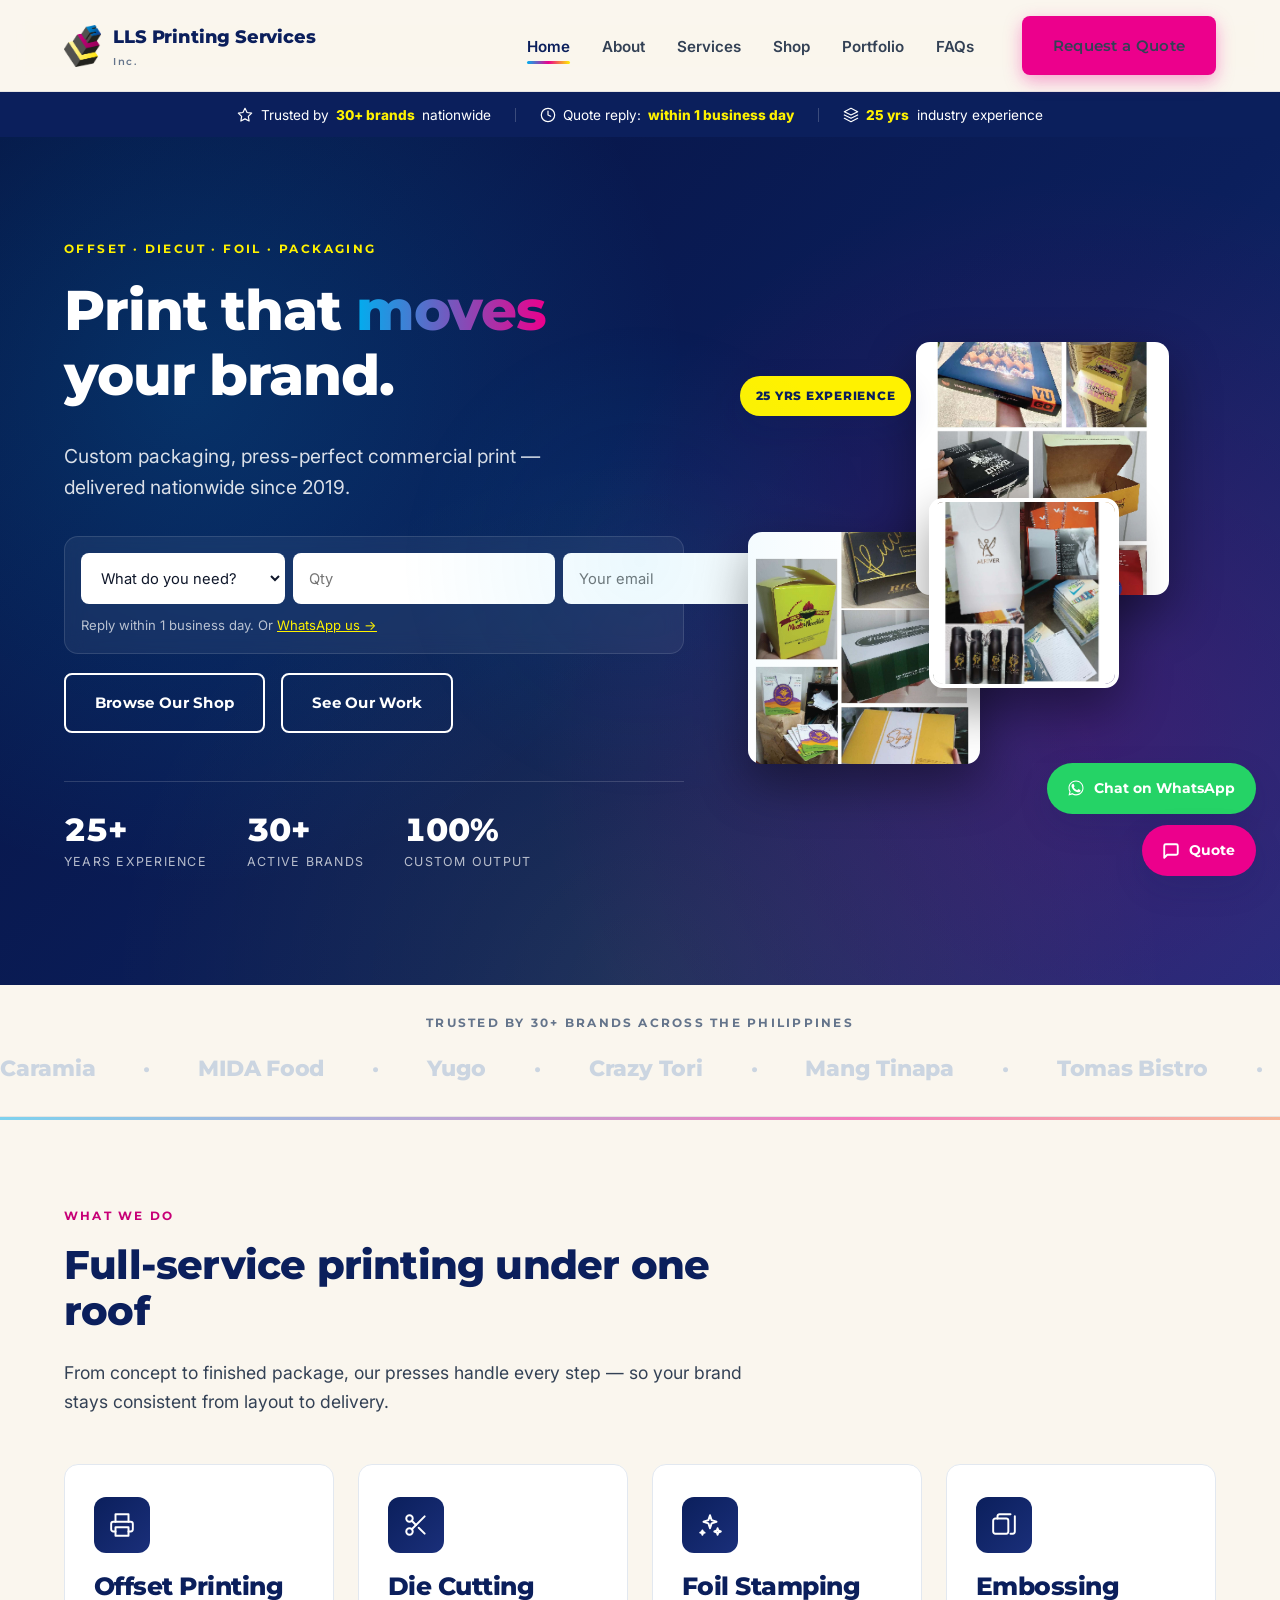
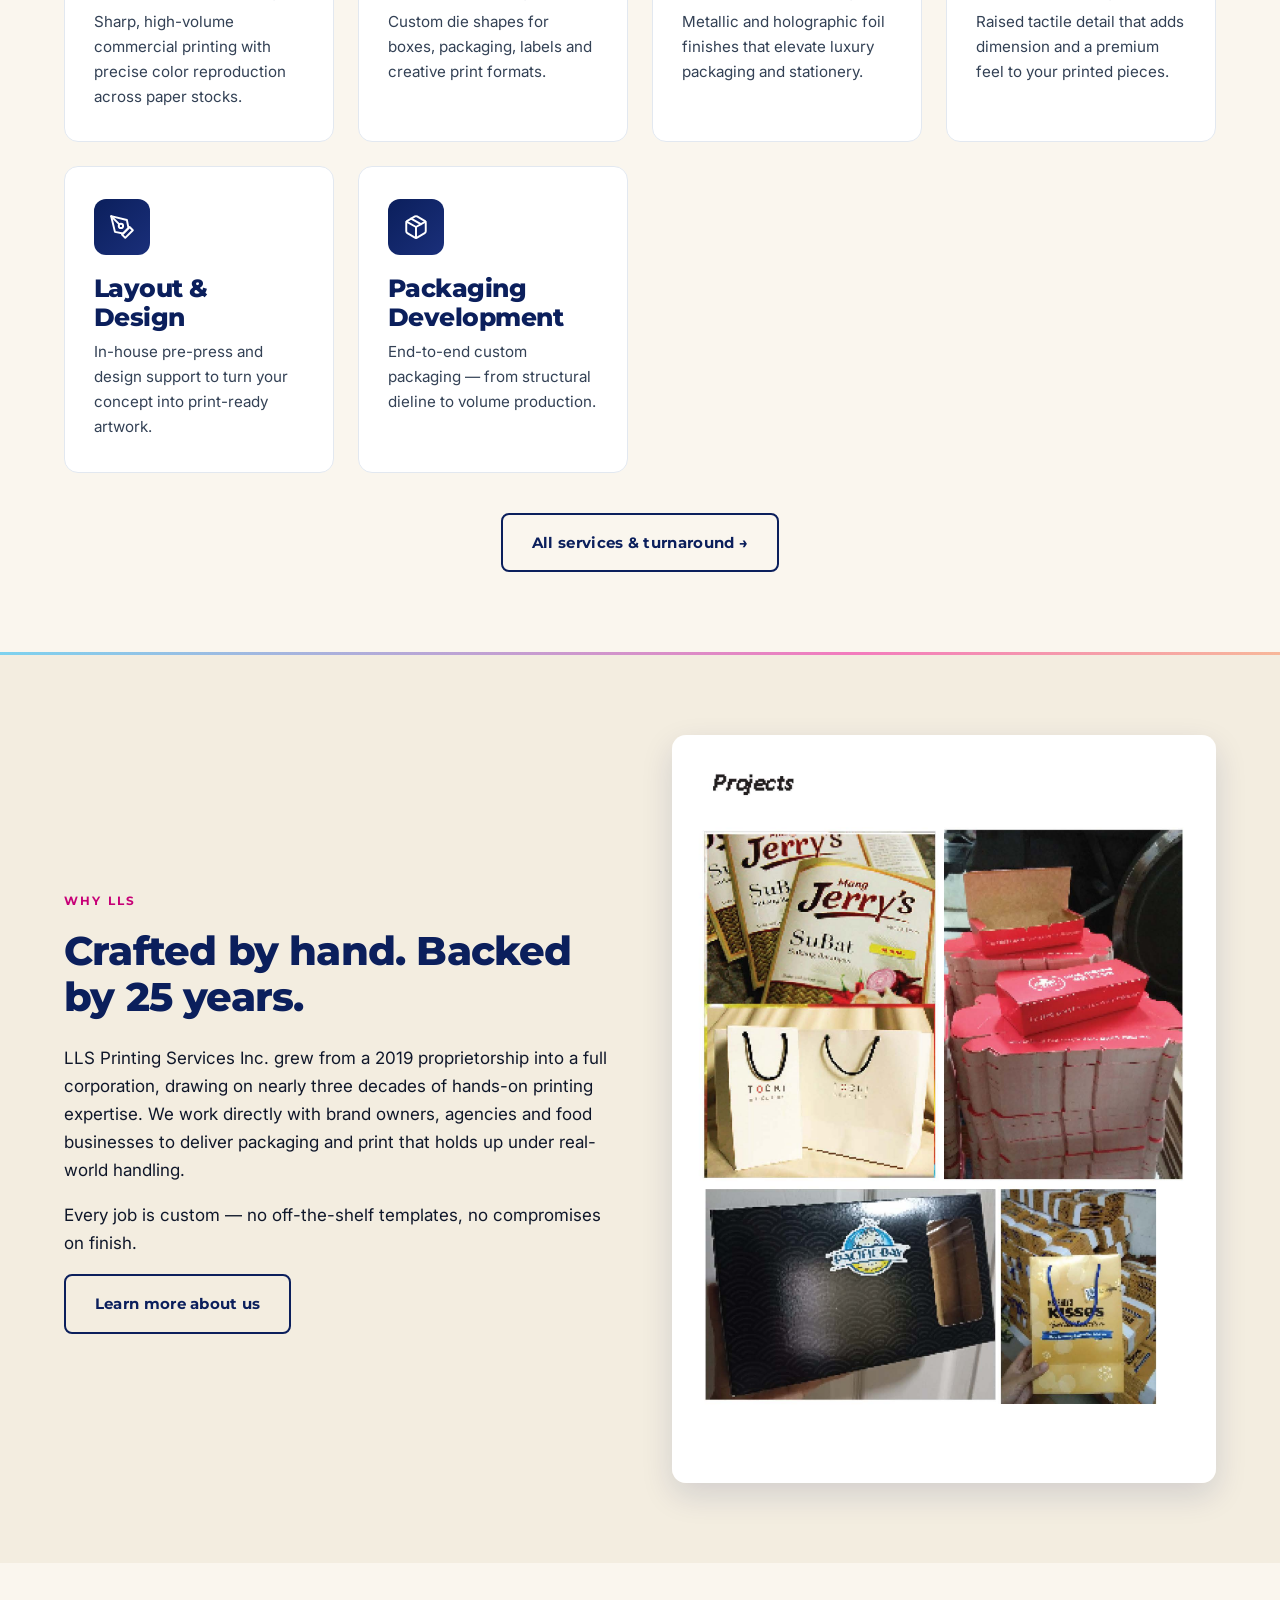
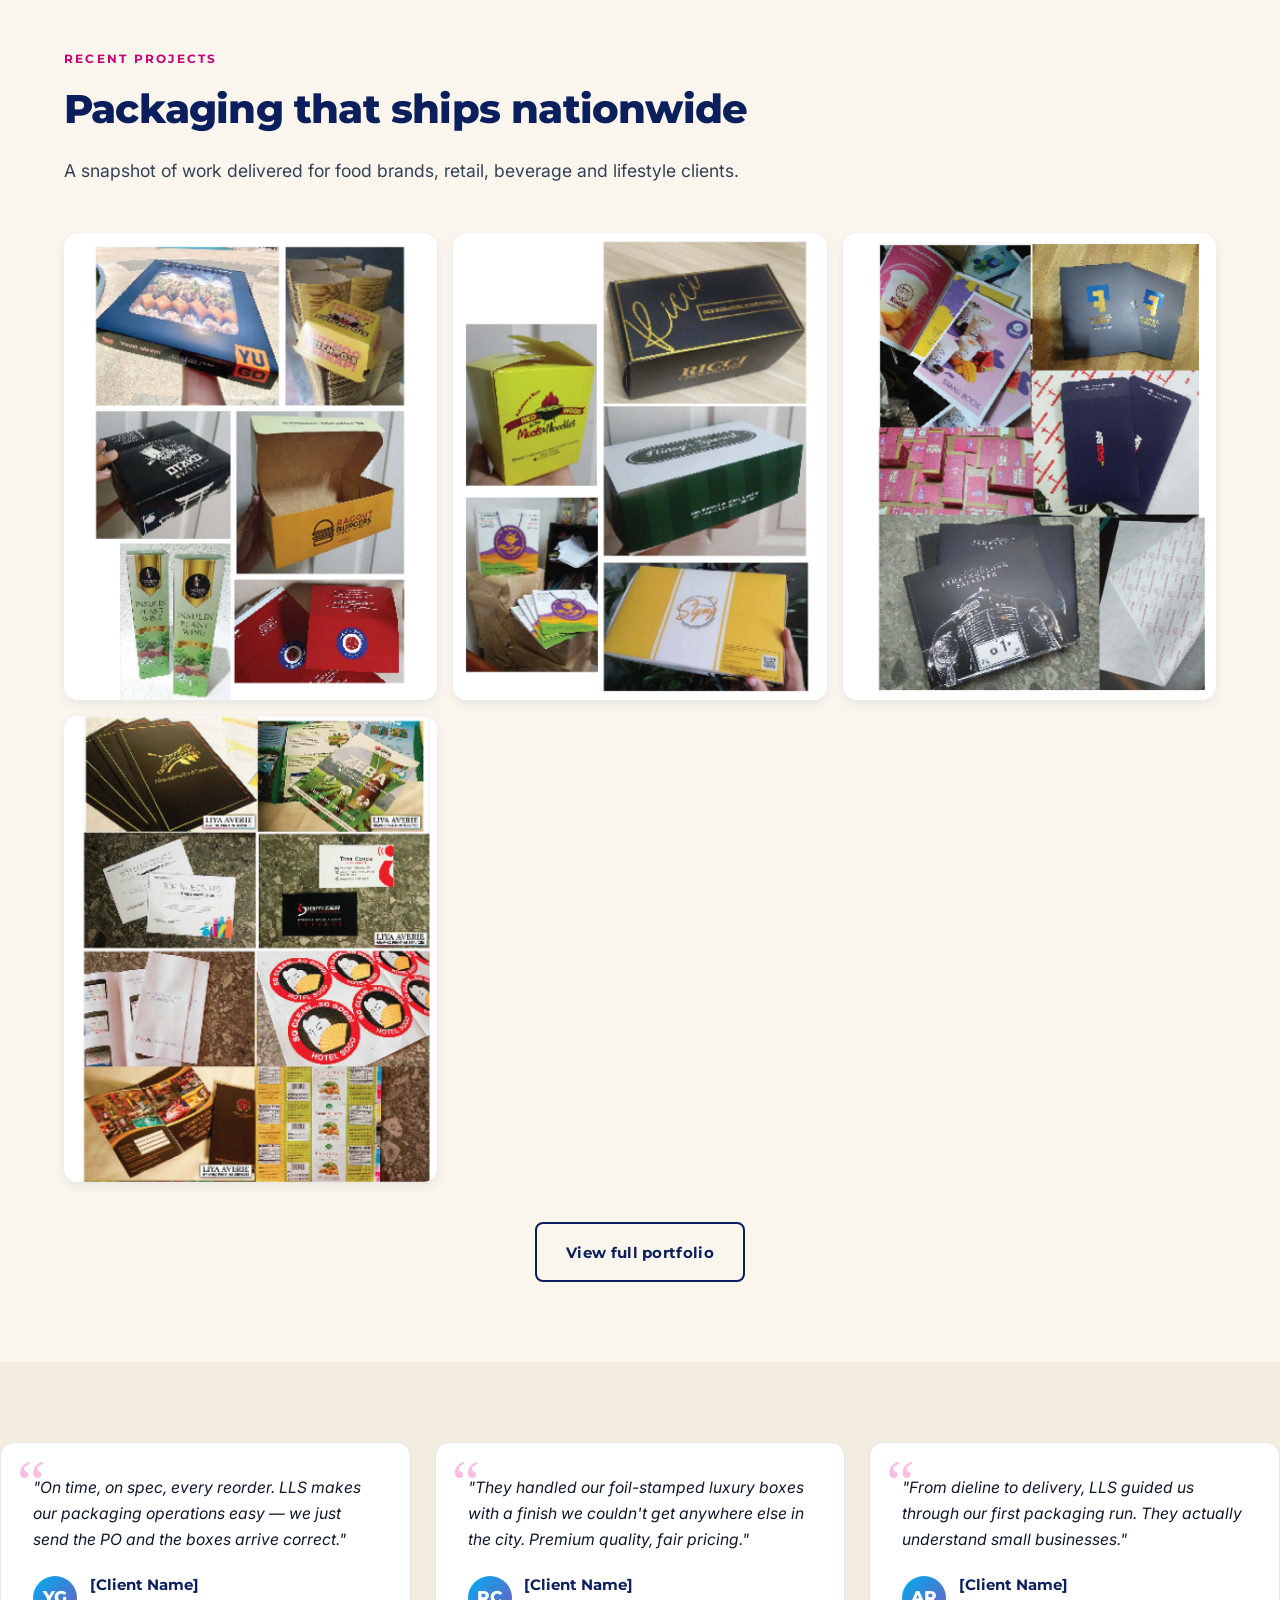
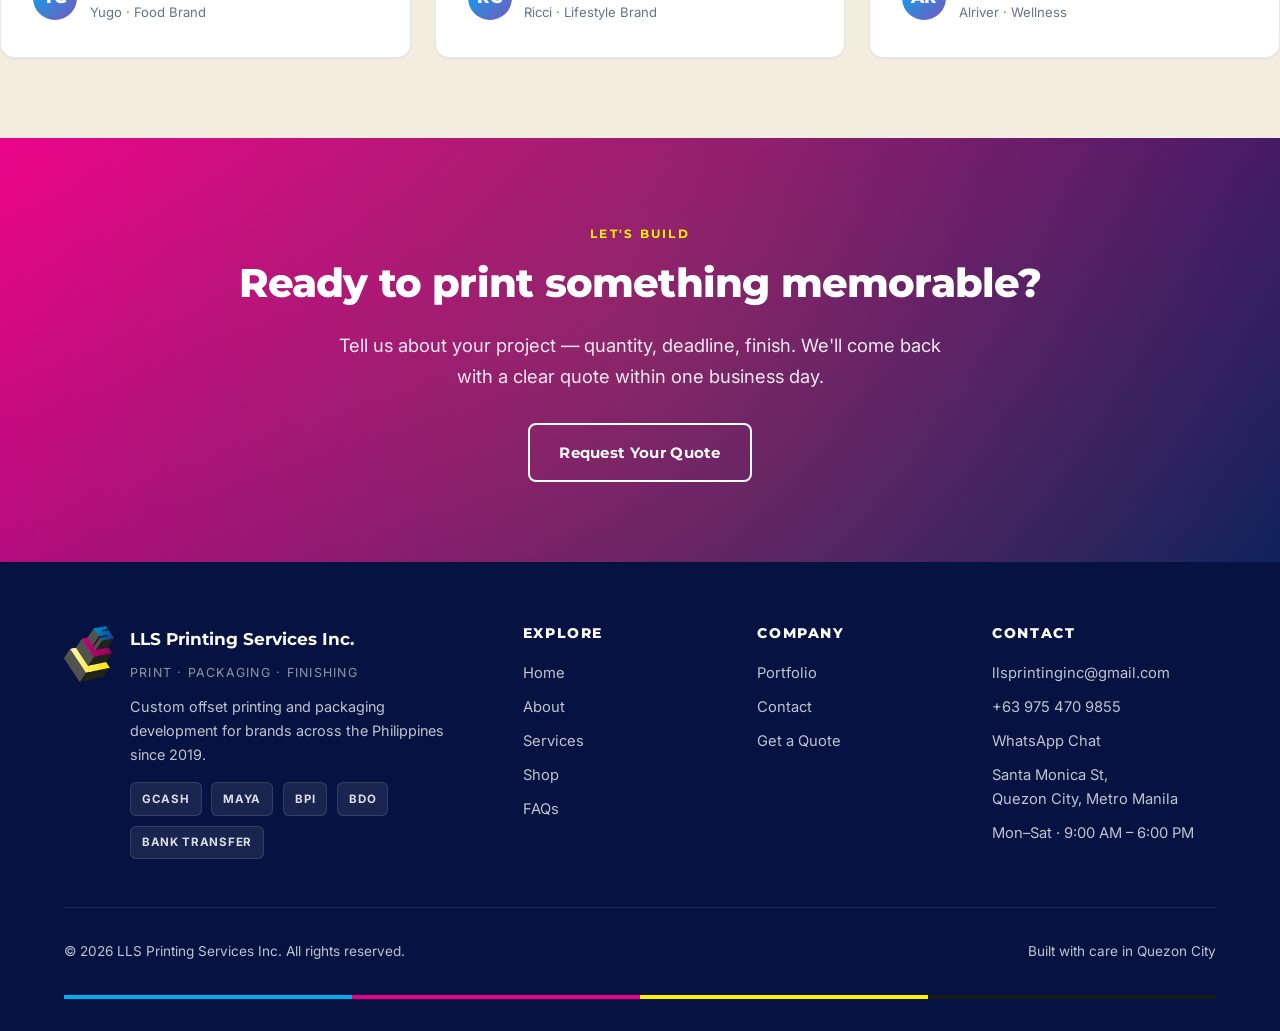
==== commit cc5bc059: "index.html" ====
--- a/index.html
+++ b/index.html
@@ -241,12 +241,6 @@
 
 <!-- TESTIMONIALS -->
 <section class="band-gray">
-  <div class="container">
-    <div class="section-title reveal" style="text-align:center;margin-left:auto;margin-right:auto;">
-      <span class="eyebrow">What Clients Say</span>
-      <h2>Real words from the brands we print for.</h2>
-      <p><em>Owner: replace these placeholder quotes with real client testimonials (e.g. ask Yugo, Caramia, Alriver via WhatsApp for 1&ndash;2 sentences).</em></p>
-    </div>
     <div class="testimonials-grid">
       <div class="testimonial">
         <blockquote>"On time, on spec, every reorder. LLS makes our packaging operations easy &mdash; we just send the PO and the boxes arrive correct."</blockquote>
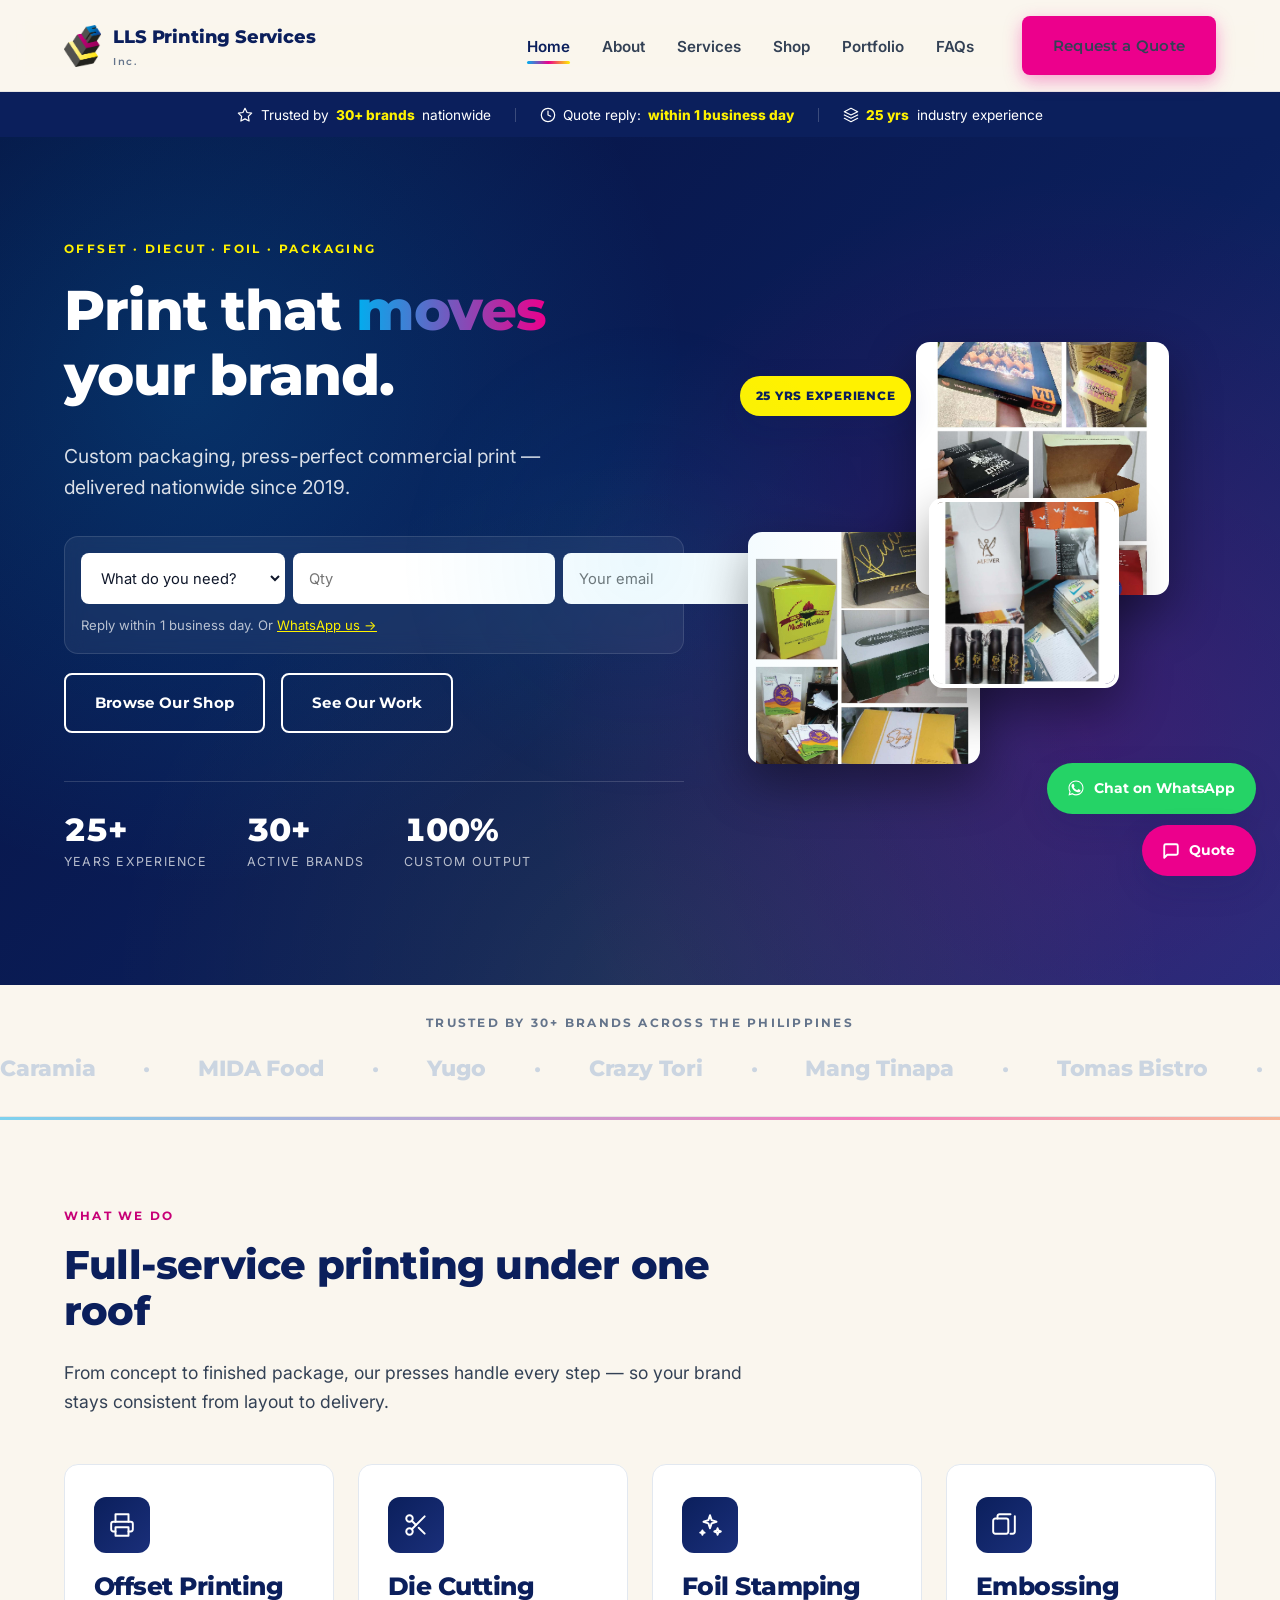
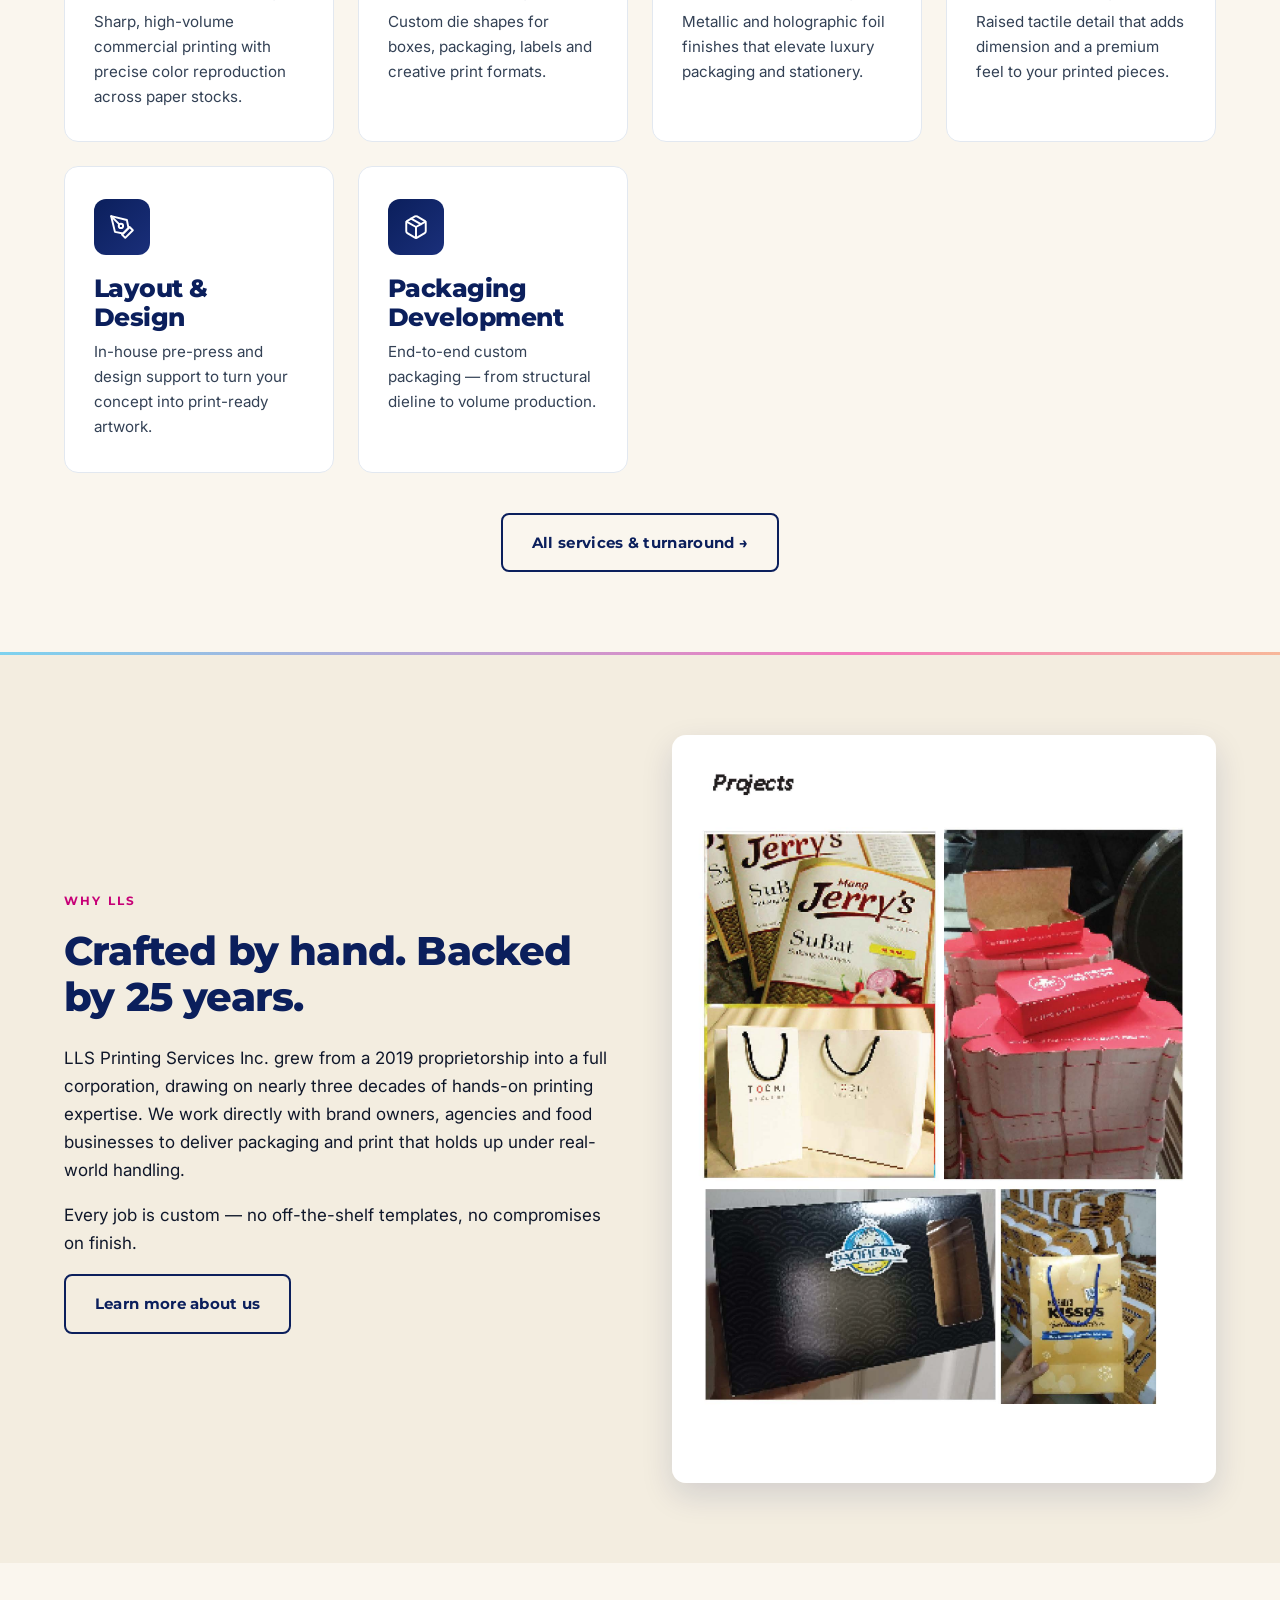
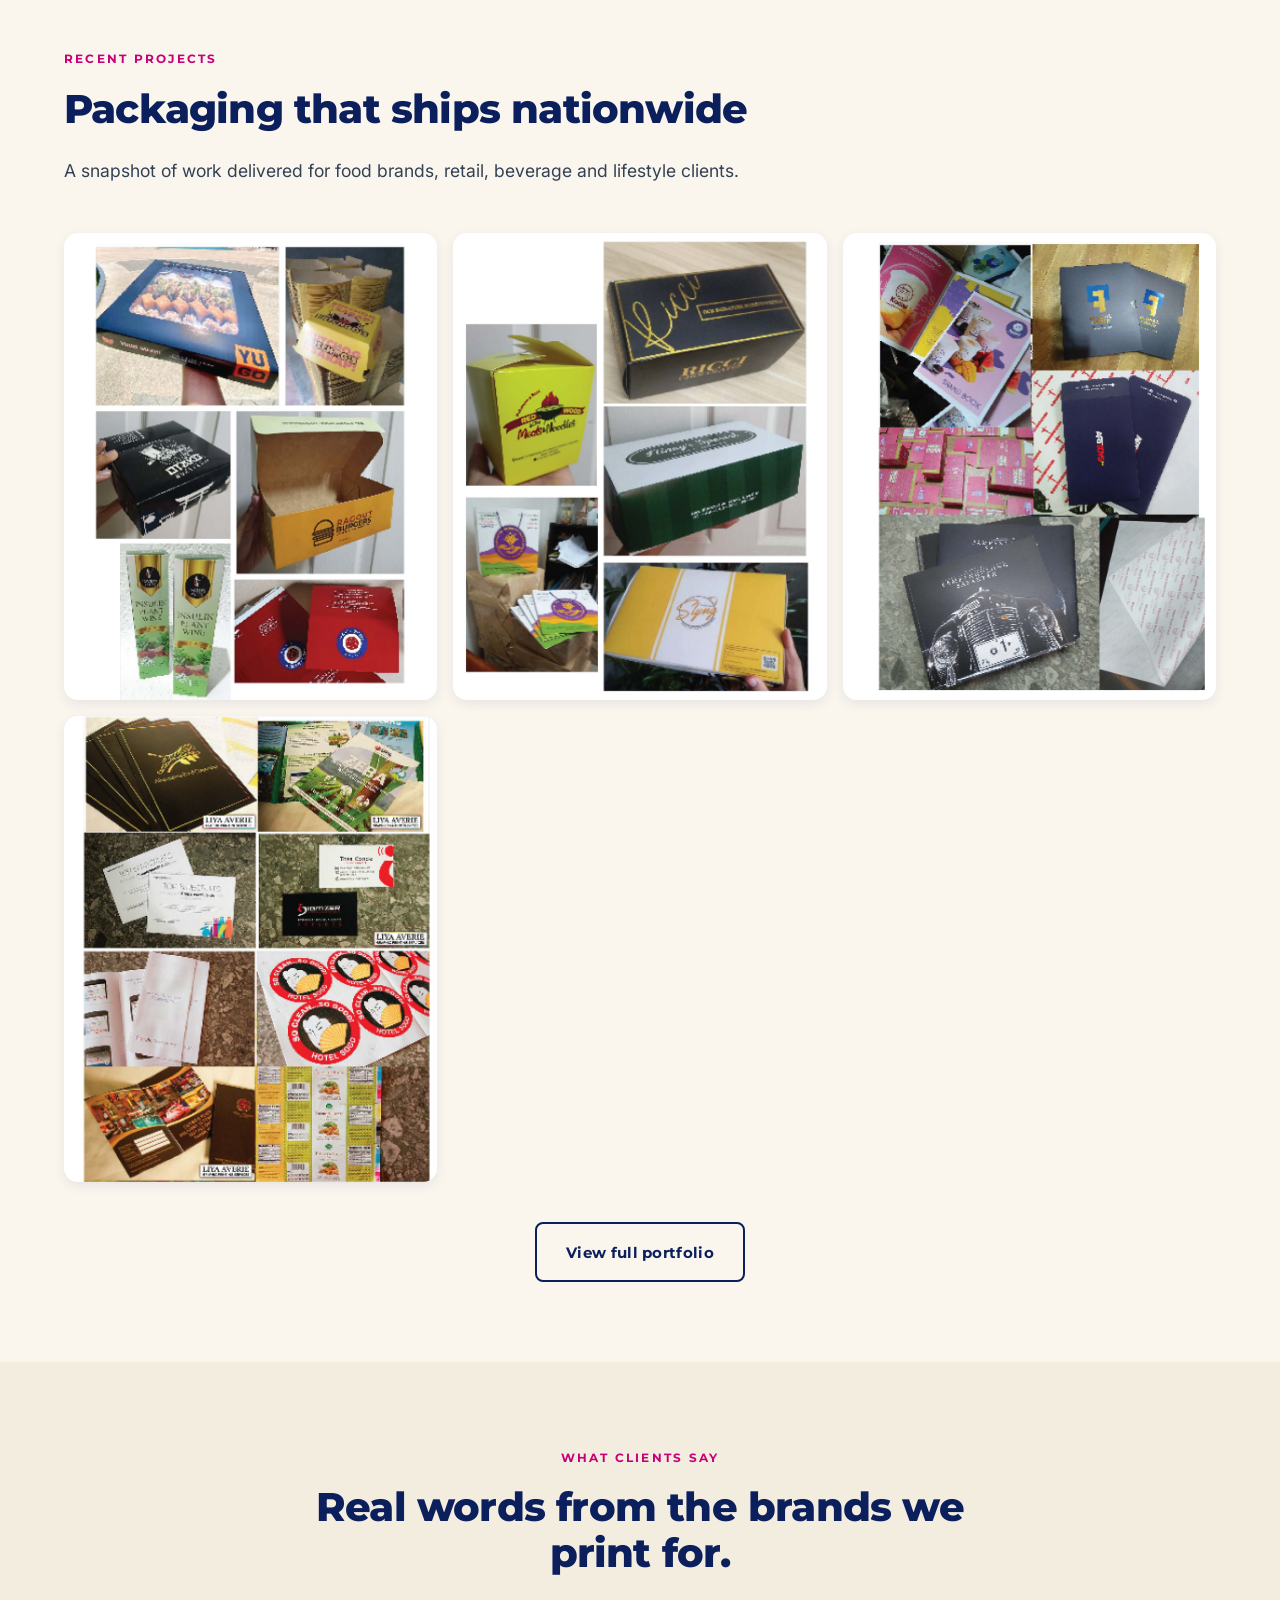
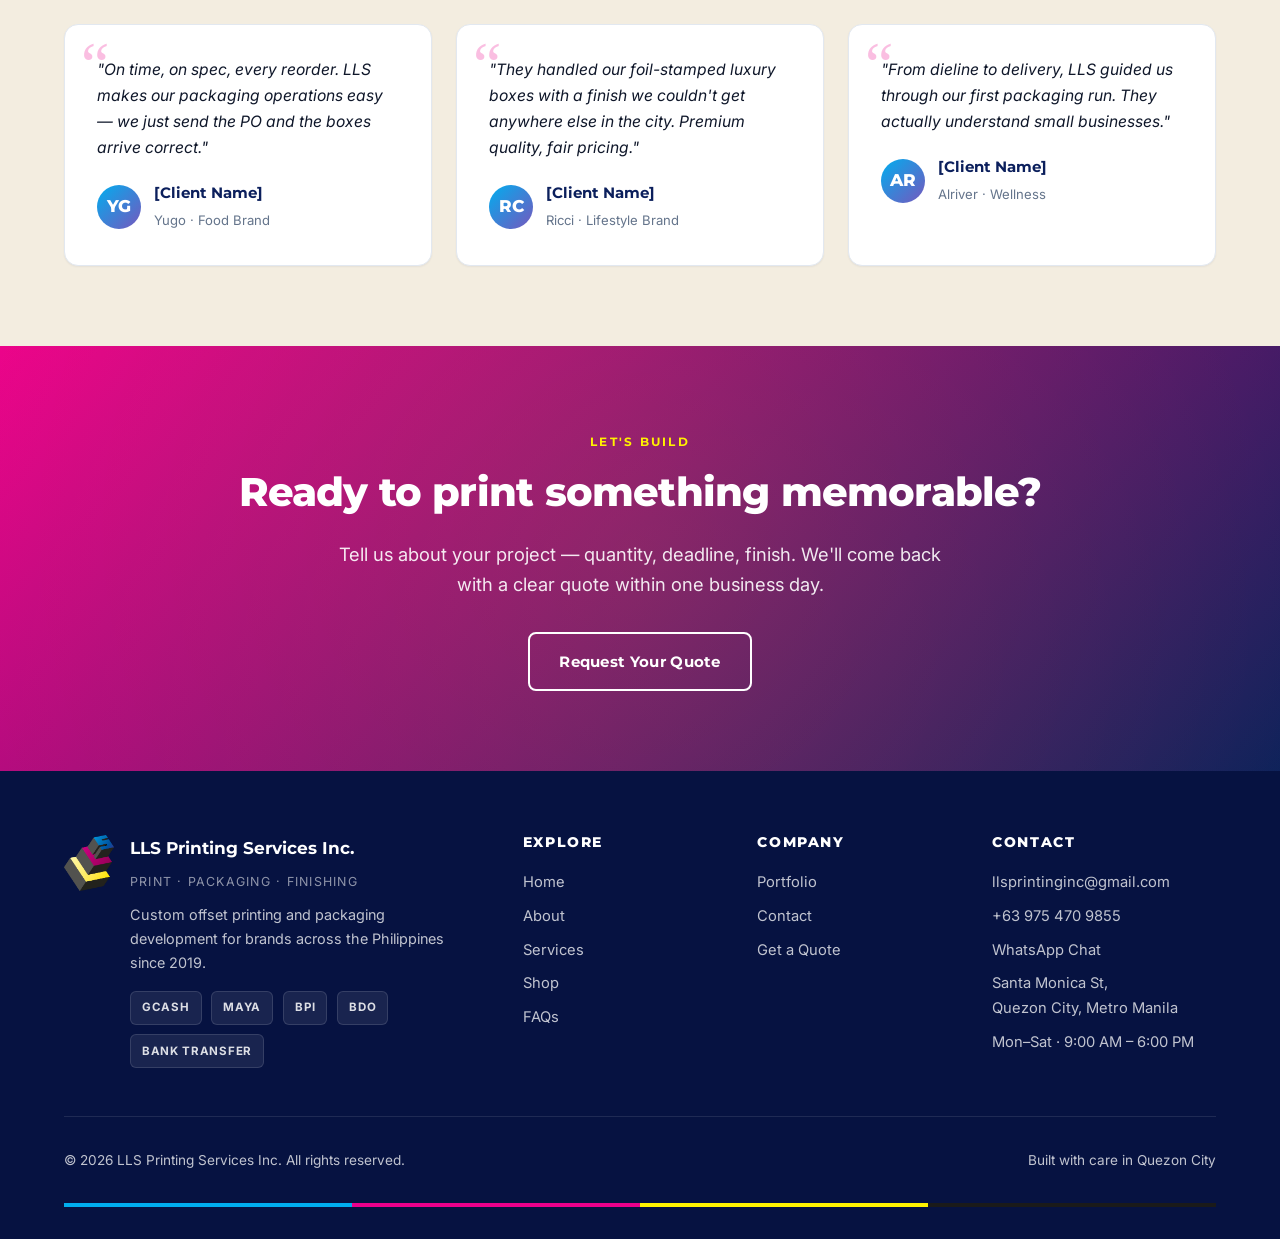
==== commit 1ac1da01: "index.html" ====
--- a/index.html
+++ b/index.html
@@ -241,6 +241,11 @@
 
 <!-- TESTIMONIALS -->
 <section class="band-gray">
+  <div class="container">
+    <div class="section-title reveal" style="text-align:center;margin-left:auto;margin-right:auto;">
+      <span class="eyebrow">What Clients Say</span>
+      <h2>Real words from the brands we print for.</h2>
+    </div>
     <div class="testimonials-grid">
       <div class="testimonial">
         <blockquote>"On time, on spec, every reorder. LLS makes our packaging operations easy &mdash; we just send the PO and the boxes arrive correct."</blockquote>
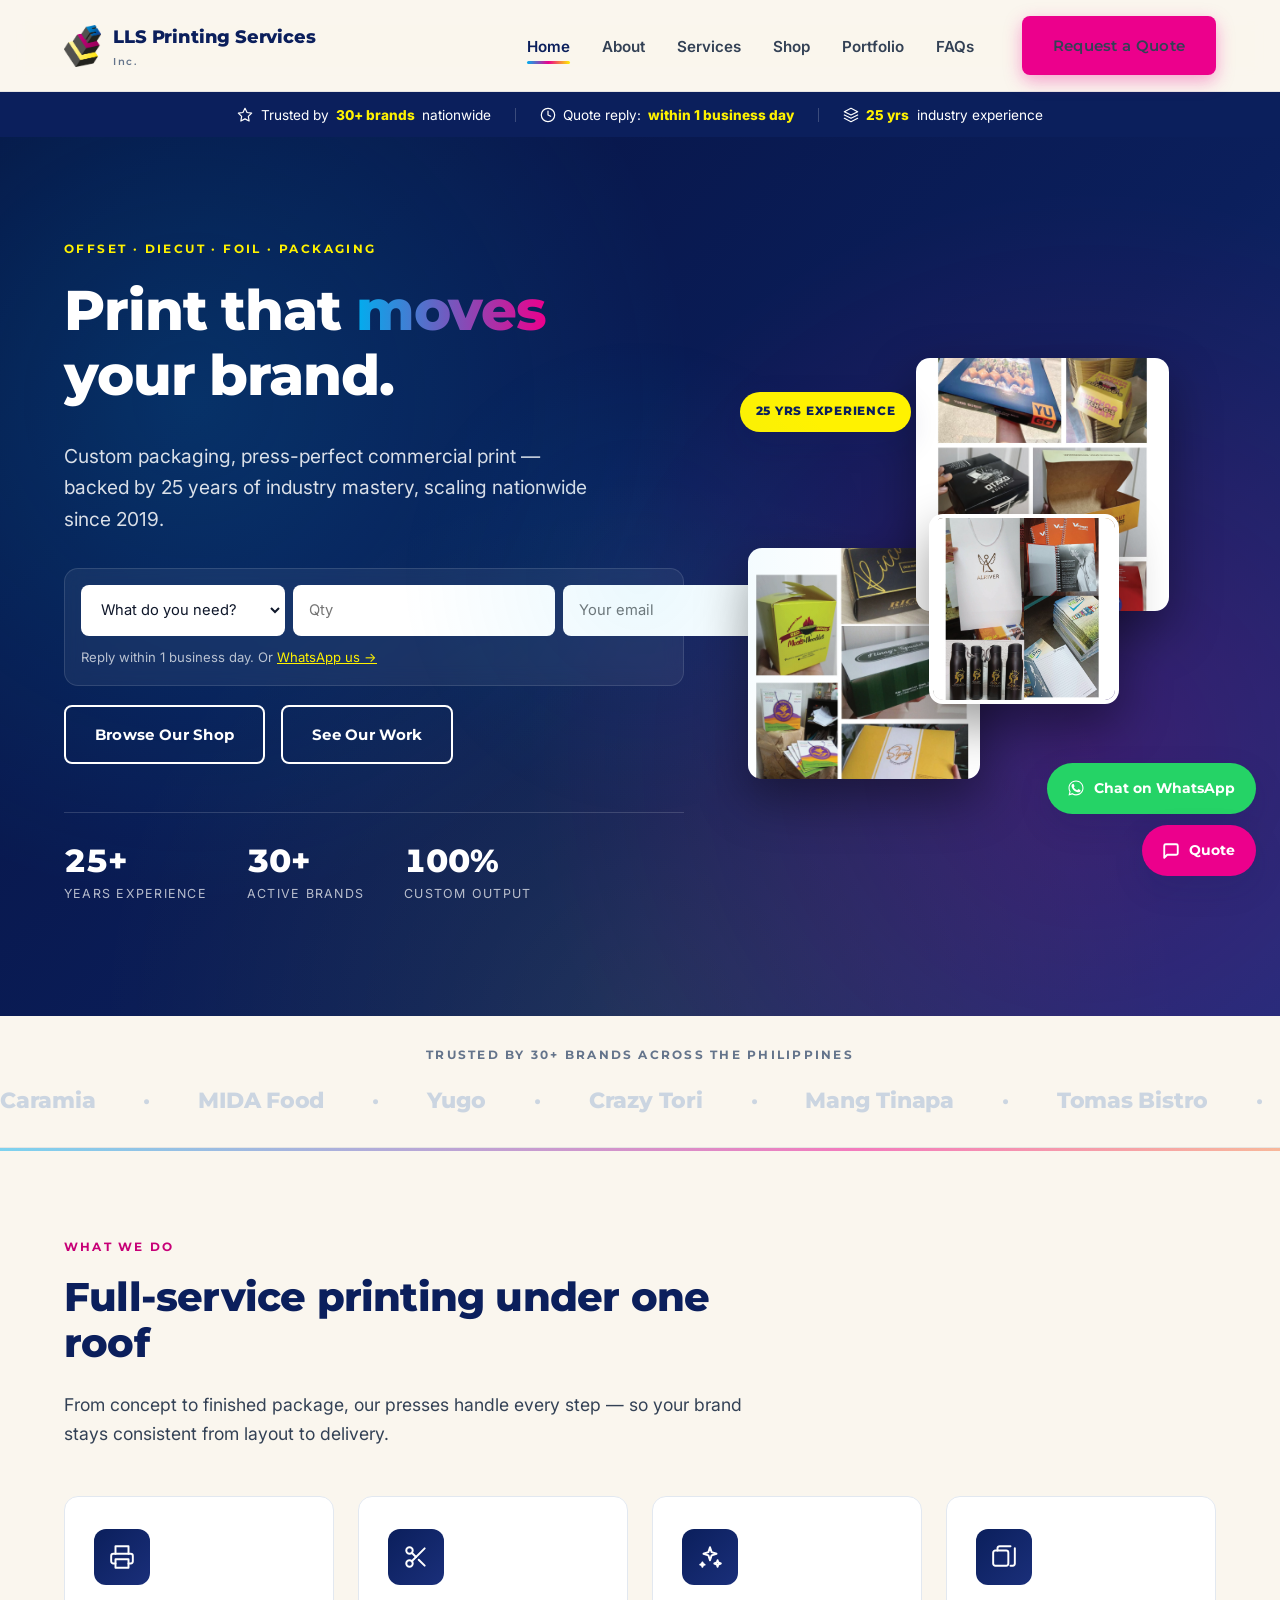
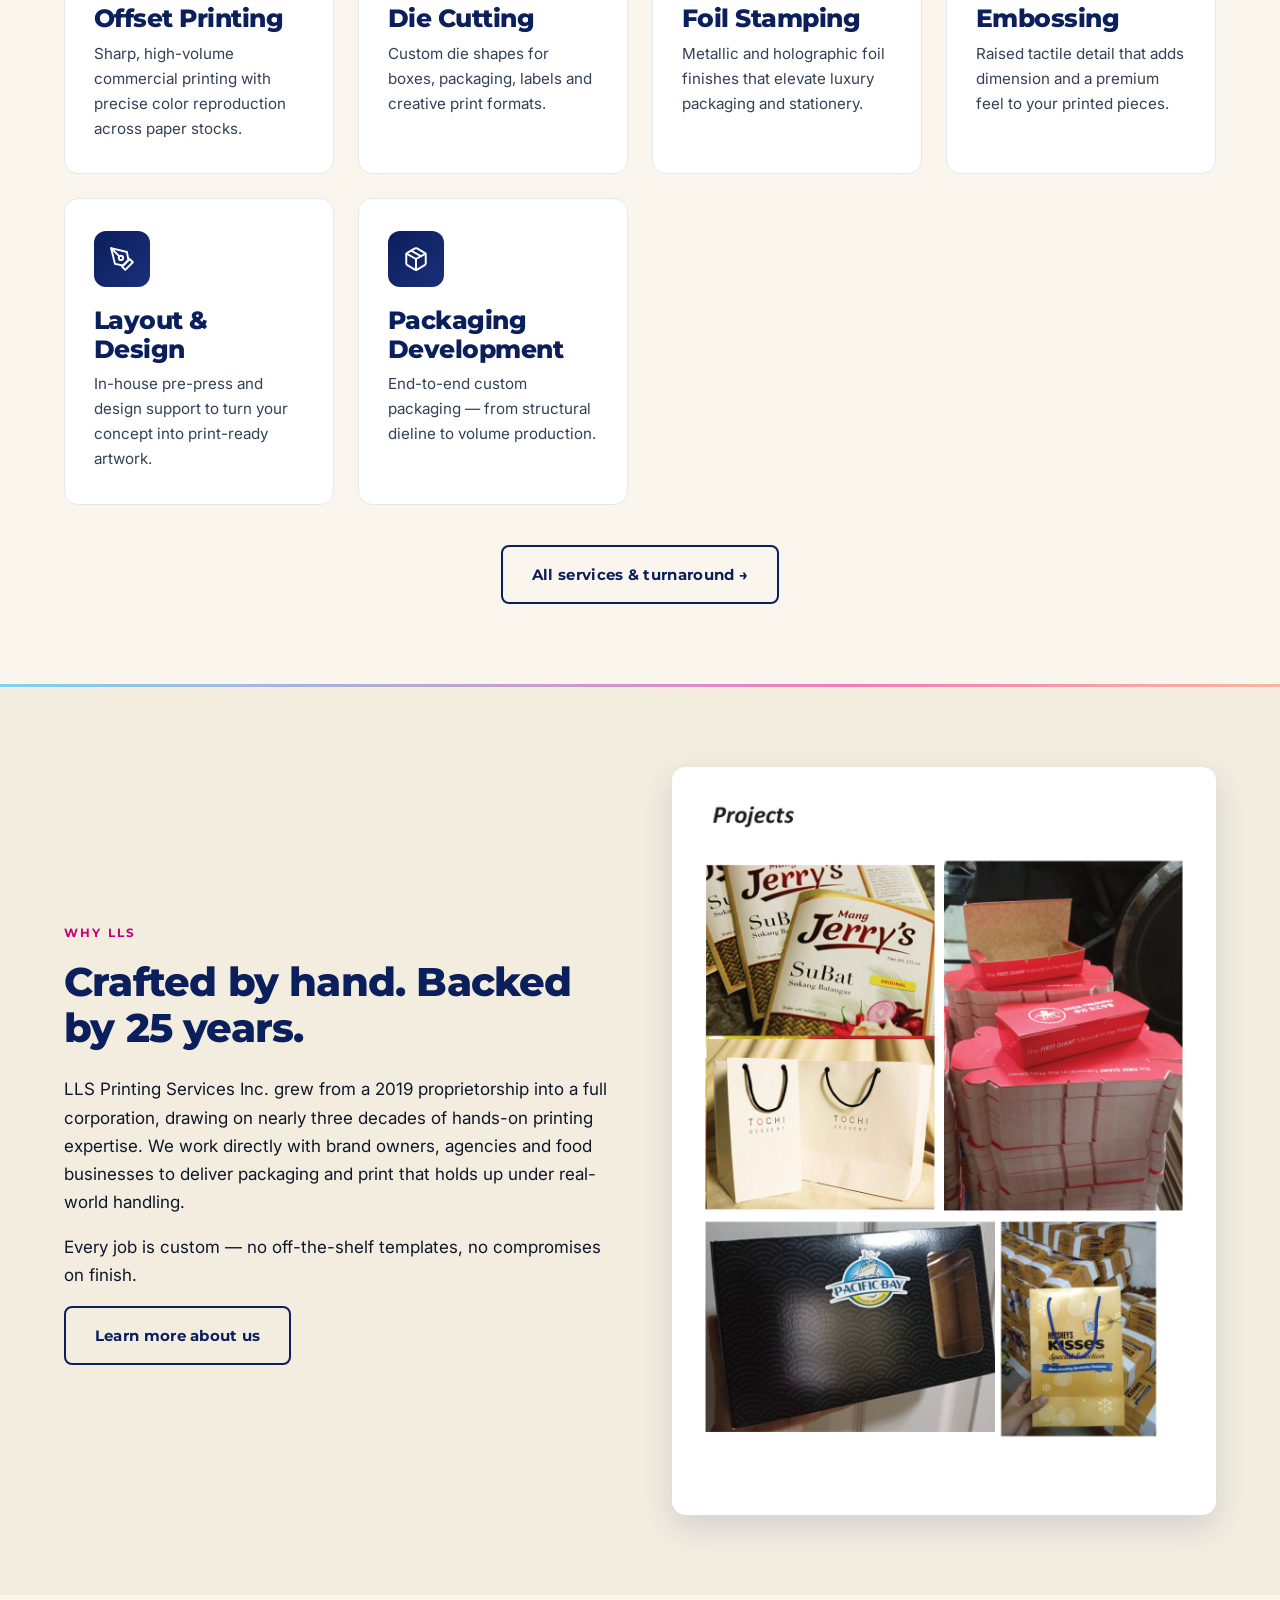
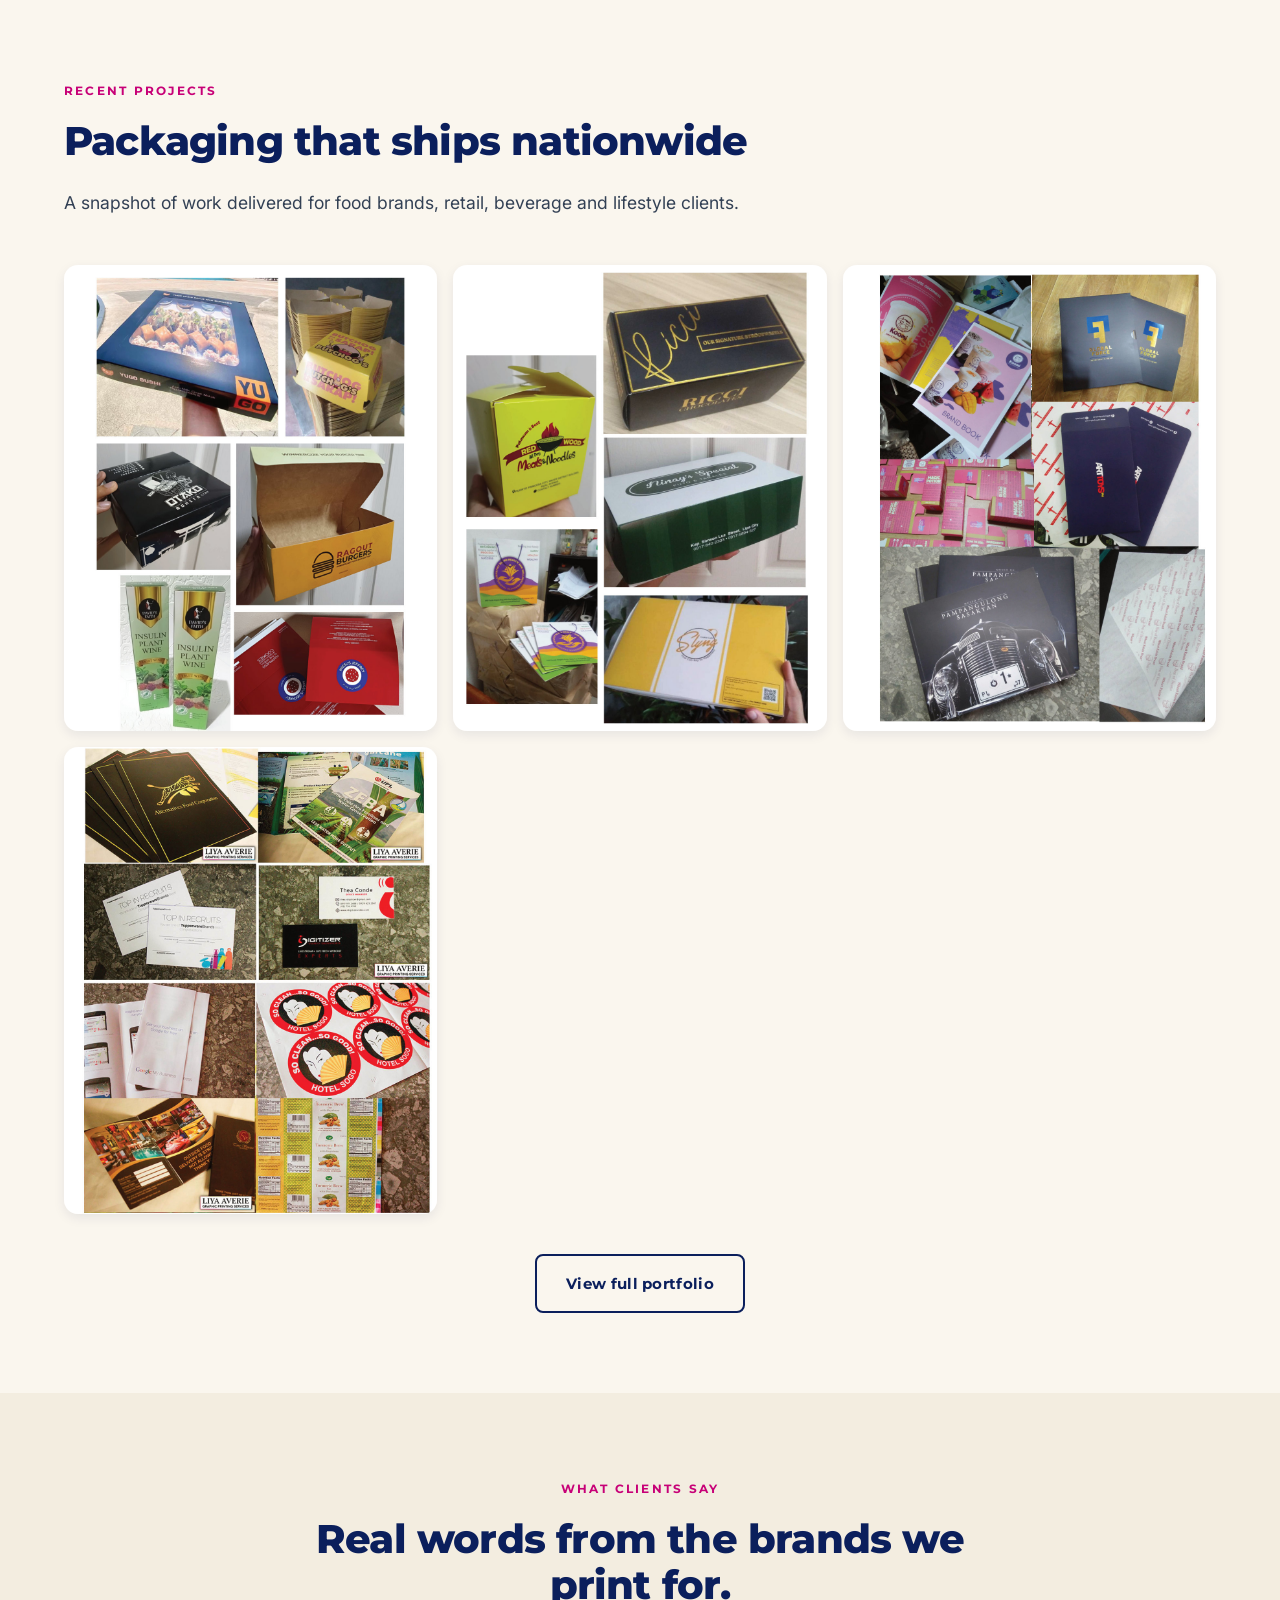
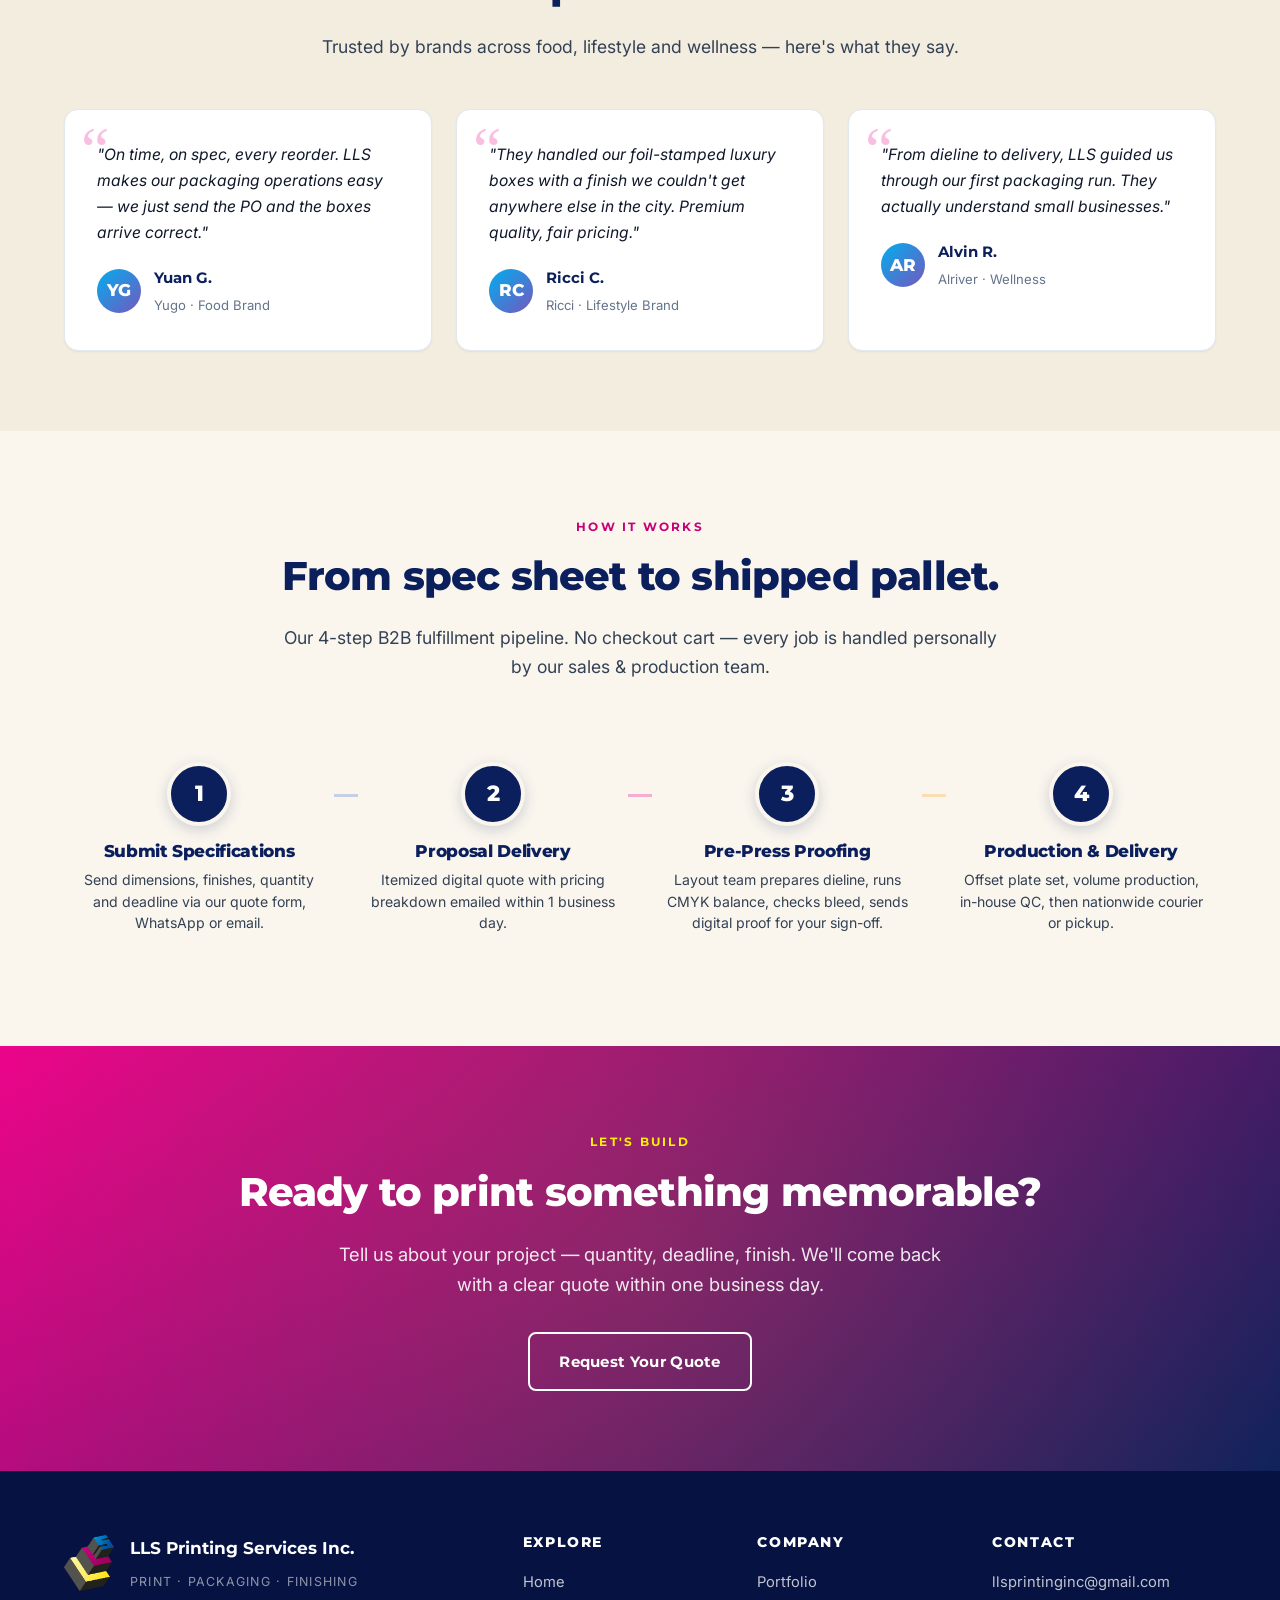
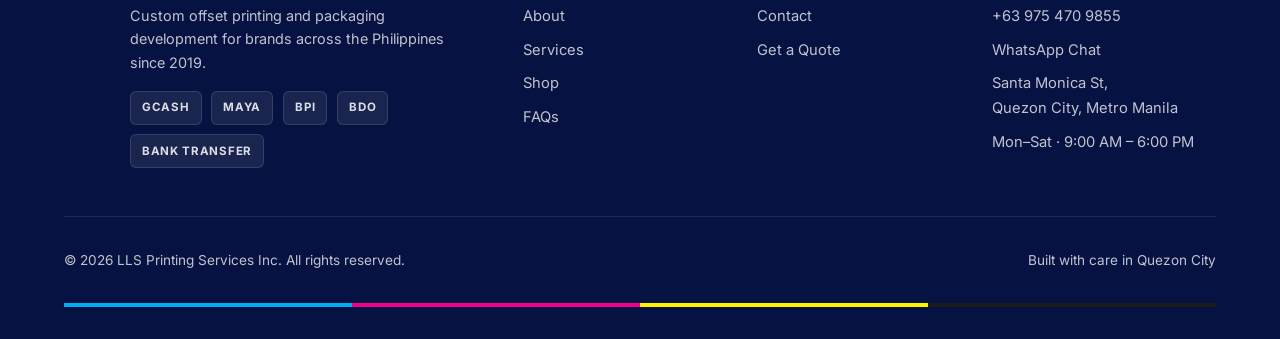
==== commit 7382cf26: "Major update: PDF source images + new components + content fixes Content: - Real testimonial names (" ====
--- a/index.html
+++ b/index.html
@@ -55,7 +55,7 @@
     <div class="reveal">
       <span class="hero-tagline">Offset · Diecut · Foil · Packaging</span>
       <h1>Print that <span>moves</span> your brand.</h1>
-      <p class="lead">Custom packaging, press-perfect commercial print &mdash; delivered nationwide since 2019.</p>
+      <p class="lead">Custom packaging, press-perfect commercial print &mdash; backed by 25 years of industry mastery, scaling nationwide since 2019.</p>
       <form id="hero-quick-quote" class="hero-quick-form" autocomplete="on">
         <input type="hidden" name="access_key" value="YOUR_WEB3FORMS_ACCESS_KEY" />
         <input type="hidden" name="subject" value="Quick quote (hero form)" />
@@ -91,9 +91,9 @@
     <div class="hero-visual reveal">
       <div class="hero-collage">
         <span class="badge">25 yrs experience</span>
-        <img class="img-1" src="assets/img/projects/p2.jpg" alt="Custom branded food packaging"  srcset="assets/img/projects/p2.jpg 1x, assets/img/projects/2x/p2.png 2x"/>
-        <img class="img-2" src="assets/img/projects/p3.jpg" alt="Foil stamped luxury boxes"  srcset="assets/img/projects/p3.jpg 1x, assets/img/projects/2x/p3.png 2x"/>
-        <img class="img-3" src="assets/img/projects/p7.jpg" alt="Branded paper bags and merchandise"  srcset="assets/img/projects/p7.jpg 1x, assets/img/projects/2x/p7.png 2x"/>
+        <img class="img-1" src="assets/img/projects/p2.jpg" alt="Custom branded food packaging"  srcset="assets/img/projects/p2.jpg 1x, assets/img/projects/2x/p2.jpg 2x"/>
+        <img class="img-2" src="assets/img/projects/p3.jpg" alt="Foil stamped luxury boxes"  srcset="assets/img/projects/p3.jpg 1x, assets/img/projects/2x/p3.jpg 2x"/>
+        <img class="img-3" src="assets/img/projects/p7.jpg" alt="Branded paper bags and merchandise"  srcset="assets/img/projects/p7.jpg 1x, assets/img/projects/2x/p7.jpg 2x"/>
       </div>
     </div>
   </div>
@@ -214,7 +214,7 @@
       <a href="about.html" class="btn btn-outline">Learn more about us</a>
     </div>
     <div class="reveal-right">
-      <img loading="lazy" src="assets/img/projects/p1.jpg" alt="LLS Printing project samples"  srcset="assets/img/projects/p1.jpg 1x, assets/img/projects/2x/p1.png 2x"/>
+      <img loading="lazy" src="assets/img/projects/p1.jpg" alt="LLS Printing project samples"  srcset="assets/img/projects/p1.jpg 1x, assets/img/projects/2x/p1.jpg 2x"/>
     </div>
   </div>
 </section>
@@ -228,10 +228,10 @@
       <p>A snapshot of work delivered for food brands, retail, beverage and lifestyle clients.</p>
     </div>
     <div class="portfolio-grid">
-      <div class="portfolio-item" data-lightbox><img loading="lazy" src="assets/img/projects/p2.jpg" alt="Custom food packaging"  srcset="assets/img/projects/p2.jpg 1x, assets/img/projects/2x/p2.png 2x"/></div>
-      <div class="portfolio-item" data-lightbox><img loading="lazy" src="assets/img/projects/p3.jpg" alt="Branded boxes"  srcset="assets/img/projects/p3.jpg 1x, assets/img/projects/2x/p3.png 2x"/></div>
-      <div class="portfolio-item" data-lightbox><img loading="lazy" src="assets/img/projects/p4.jpg" alt="Print collateral"  srcset="assets/img/projects/p4.jpg 1x, assets/img/projects/2x/p4.png 2x"/></div>
-      <div class="portfolio-item" data-lightbox><img loading="lazy" src="assets/img/projects/p5.jpg" alt="Stationery & calendars"  srcset="assets/img/projects/p5.jpg 1x, assets/img/projects/2x/p5.png 2x"/></div>
+      <div class="portfolio-item" data-lightbox><img loading="lazy" src="assets/img/projects/p2.jpg" alt="Custom food packaging"  srcset="assets/img/projects/p2.jpg 1x, assets/img/projects/2x/p2.jpg 2x"/></div>
+      <div class="portfolio-item" data-lightbox><img loading="lazy" src="assets/img/projects/p3.jpg" alt="Branded boxes"  srcset="assets/img/projects/p3.jpg 1x, assets/img/projects/2x/p3.jpg 2x"/></div>
+      <div class="portfolio-item" data-lightbox><img loading="lazy" src="assets/img/projects/p4.jpg" alt="Print collateral"  srcset="assets/img/projects/p4.jpg 1x, assets/img/projects/2x/p4.jpg 2x"/></div>
+      <div class="portfolio-item" data-lightbox><img loading="lazy" src="assets/img/projects/p5.jpg" alt="Stationery & calendars"  srcset="assets/img/projects/p5.jpg 1x, assets/img/projects/2x/p5.jpg 2x"/></div>
     </div>
     <div style="text-align:center;margin-top:2.5rem;">
       <a href="portfolio.html" class="btn btn-outline">View full portfolio</a>
@@ -245,28 +245,72 @@
     <div class="section-title reveal" style="text-align:center;margin-left:auto;margin-right:auto;">
       <span class="eyebrow">What Clients Say</span>
       <h2>Real words from the brands we print for.</h2>
+      <p>Trusted by brands across food, lifestyle and wellness &mdash; here's what they say.</p>
     </div>
     <div class="testimonials-grid">
       <div class="testimonial">
         <blockquote>"On time, on spec, every reorder. LLS makes our packaging operations easy &mdash; we just send the PO and the boxes arrive correct."</blockquote>
         <cite>
           <div class="testimonial-avatar">YG</div>
-          <div><strong>[Client Name]</strong><span>Yugo &middot; Food Brand</span></div>
+          <div><strong>Yuan G.</strong><span>Yugo &middot; Food Brand</span></div>
         </cite>
       </div>
       <div class="testimonial">
         <blockquote>"They handled our foil-stamped luxury boxes with a finish we couldn't get anywhere else in the city. Premium quality, fair pricing."</blockquote>
         <cite>
           <div class="testimonial-avatar">RC</div>
-          <div><strong>[Client Name]</strong><span>Ricci &middot; Lifestyle Brand</span></div>
+          <div><strong>Ricci C.</strong><span>Ricci &middot; Lifestyle Brand</span></div>
         </cite>
       </div>
       <div class="testimonial">
         <blockquote>"From dieline to delivery, LLS guided us through our first packaging run. They actually understand small businesses."</blockquote>
         <cite>
           <div class="testimonial-avatar">AR</div>
-          <div><strong>[Client Name]</strong><span>Alriver &middot; Wellness</span></div>
+          <div><strong>Alvin R.</strong><span>Alriver &middot; Wellness</span></div>
         </cite>
+      </div>
+    </div>
+  </div>
+</section>
+
+<!-- B2B FULFILLMENT TIMELINE -->
+<section>
+  <div class="container">
+    <div class="section-title reveal" style="text-align:center;margin-left:auto;margin-right:auto;">
+      <span class="eyebrow">How It Works</span>
+      <h2>From spec sheet to shipped pallet.</h2>
+      <p>Our 4-step B2B fulfillment pipeline. No checkout cart &mdash; every job is handled personally by our sales &amp; production team.</p>
+    </div>
+    <div class="timeline">
+      <div class="timeline-row">
+        <div class="timeline-step reveal">
+          <div class="timeline-num">1</div>
+          <div>
+            <h4>Submit Specifications</h4>
+            <p>Send dimensions, finishes, quantity and deadline via our quote form, WhatsApp or email.</p>
+          </div>
+        </div>
+        <div class="timeline-step reveal">
+          <div class="timeline-num">2</div>
+          <div>
+            <h4>Proposal Delivery</h4>
+            <p>Itemized digital quote with pricing breakdown emailed within 1 business day.</p>
+          </div>
+        </div>
+        <div class="timeline-step reveal">
+          <div class="timeline-num">3</div>
+          <div>
+            <h4>Pre-Press Proofing</h4>
+            <p>Layout team prepares dieline, runs CMYK balance, checks bleed, sends digital proof for your sign-off.</p>
+          </div>
+        </div>
+        <div class="timeline-step reveal">
+          <div class="timeline-num">4</div>
+          <div>
+            <h4>Production &amp; Delivery</h4>
+            <p>Offset plate set, volume production, in-house QC, then nationwide courier or pickup.</p>
+          </div>
+        </div>
       </div>
     </div>
   </div>
--- a/assets/css/style.css
+++ b/assets/css/style.css
@@ -1040,6 +1040,8 @@
   -webkit-backdrop-filter: blur(8px);
 }
 .lightbox.open { display: flex; animation: lb-in 0.3s ease; }
+.lightbox:not(.has-sidebar) .lightbox-content { grid-template-columns: 1fr; max-width: none; }
+.lightbox:not(.has-sidebar) .lightbox-sidebar { display: none !important; }
 @keyframes lb-in {
   from { opacity: 0; }
   to { opacity: 1; }
@@ -1760,3 +1762,358 @@
   .footer-grid-v2 { grid-template-columns: 1fr; }
   .contact-form, .contact-info { padding: 1.8rem; }
 }
+/* ===== B2B Fulfillment Timeline ===== */
+.timeline { position: relative; padding: 2rem 0; }
+.timeline-row {
+  display: grid;
+  grid-template-columns: repeat(4, 1fr);
+  gap: 1.5rem;
+  position: relative;
+}
+.timeline-row::before {
+  content: '';
+  position: absolute;
+  top: 32px; left: 12.5%; right: 12.5%;
+  height: 3px;
+  background: linear-gradient(90deg, var(--cyan), var(--magenta), var(--yellow));
+  opacity: 0.3;
+  z-index: 0;
+}
+.timeline-step {
+  position: relative;
+  text-align: center;
+  background: var(--cream);
+  padding: 0 0.5rem;
+  z-index: 1;
+}
+.timeline-num {
+  width: 64px; height: 64px;
+  border-radius: 50%;
+  background: var(--navy);
+  color: var(--white);
+  font-family: var(--font-display);
+  font-weight: 800;
+  font-size: 1.4rem;
+  display: flex;
+  align-items: center;
+  justify-content: center;
+  margin: 0 auto 1rem;
+  border: 4px solid var(--cream);
+  box-shadow: 0 4px 14px rgba(11, 31, 92, 0.18);
+  transition: all var(--spring);
+}
+.timeline-step:hover .timeline-num {
+  transform: scale(1.08) rotate(-5deg);
+  background: var(--magenta);
+}
+.timeline-step h4 {
+  font-family: var(--font-display);
+  font-size: 1.05rem;
+  color: var(--navy);
+  margin: 0 0 0.5rem;
+}
+.timeline-step p {
+  font-size: 0.88rem;
+  color: var(--gray-700);
+  margin: 0;
+  line-height: 1.55;
+}
+@media (max-width: 760px) {
+  .timeline-row { grid-template-columns: 1fr; gap: 0; }
+  .timeline-row::before {
+    top: 0; bottom: 0;
+    left: 32px; right: auto;
+    width: 3px; height: auto;
+    background: linear-gradient(180deg, var(--cyan), var(--magenta), var(--yellow));
+  }
+  .timeline-step {
+    display: grid;
+    grid-template-columns: 64px 1fr;
+    gap: 1.2rem;
+    text-align: left;
+    padding: 1rem 0;
+    align-items: flex-start;
+  }
+  .timeline-num { margin: 0; }
+  .timeline-step > div { padding-top: 0.4rem; }
+}
+
+/* ===== Material Explorer ===== */
+.materials-grid {
+  display: grid;
+  grid-template-columns: repeat(auto-fit, minmax(260px, 1fr));
+  gap: 1.5rem;
+}
+.material-card {
+  background: var(--white);
+  border-radius: var(--radius);
+  border: 1px solid rgba(11,31,92,0.08);
+  padding: 1.6rem;
+  display: flex;
+  flex-direction: column;
+  transition: all var(--transition);
+  position: relative;
+  overflow: hidden;
+}
+.material-card::before {
+  content: '';
+  position: absolute;
+  top: 0; left: 0; right: 0;
+  height: 5px;
+  background: var(--accent, var(--navy));
+}
+.material-card:hover { transform: translateY(-4px); box-shadow: var(--shadow-lg); }
+.material-card.art { --accent: linear-gradient(90deg, var(--cyan), var(--magenta)); }
+.material-card.kraft { --accent: #92522e; }
+.material-card.linen { --accent: linear-gradient(90deg, var(--yellow), var(--magenta)); }
+.material-card.corrugated { --accent: #c2710c; }
+.material-card h4 {
+  font-family: var(--font-display);
+  font-size: 1.2rem;
+  margin: 0.4rem 0 1rem;
+  color: var(--navy);
+}
+.material-meta { display: flex; flex-wrap: wrap; gap: 0.5rem; margin-bottom: 1.1rem; }
+.material-meta .gsm,
+.material-meta .finish {
+  display: inline-flex;
+  align-items: center;
+  font-family: var(--font-display);
+  font-size: 0.7rem;
+  font-weight: 800;
+  letter-spacing: 0.08em;
+  text-transform: uppercase;
+  padding: 0.4rem 0.7rem;
+  border-radius: 50px;
+}
+.material-meta .gsm { background: var(--navy); color: var(--white); }
+.material-meta .finish { background: rgba(11,31,92,0.08); color: var(--navy); }
+.material-card .use-for {
+  font-size: 0.8rem;
+  font-family: var(--font-display);
+  font-weight: 700;
+  letter-spacing: 0.1em;
+  text-transform: uppercase;
+  color: var(--gray-500);
+  margin-bottom: 0.5rem;
+}
+.material-card ul { list-style: none; padding: 0; margin: 0; }
+.material-card li {
+  padding: 0.4rem 0;
+  border-bottom: 1px dashed var(--gray-200);
+  font-size: 0.9rem;
+  color: var(--gray-700);
+  display: flex;
+  align-items: center;
+  gap: 0.5rem;
+}
+.material-card li:last-child { border-bottom: 0; }
+.material-card li::before {
+  content: '';
+  width: 6px; height: 6px;
+  border-radius: 50%;
+  background: var(--magenta);
+  flex-shrink: 0;
+}
+
+/* ===== Dieline Guide ===== */
+.dieline-guide {
+  display: grid;
+  grid-template-columns: 1fr 1.1fr;
+  gap: 3rem;
+  align-items: center;
+  background: var(--white);
+  border-radius: var(--radius);
+  padding: 2.5rem;
+  box-shadow: var(--shadow-sm);
+  border: 1px solid rgba(11,31,92,0.06);
+}
+.dieline-visual {
+  position: relative;
+  aspect-ratio: 1;
+  max-width: 360px;
+  margin: 0 auto;
+  width: 100%;
+}
+.dl-layer {
+  position: absolute;
+  border-radius: 6px;
+  display: flex;
+  align-items: flex-start;
+  justify-content: flex-start;
+  padding: 0.4rem 0.7rem;
+  font-family: var(--font-display);
+  font-size: 0.7rem;
+  font-weight: 800;
+  letter-spacing: 0.08em;
+  text-transform: uppercase;
+}
+.dl-bleed {
+  inset: 0;
+  background: rgba(236, 0, 140, 0.1);
+  border: 2px dashed var(--magenta);
+  color: var(--magenta-text);
+}
+.dl-trim {
+  inset: 12%;
+  background: rgba(11, 31, 92, 0.05);
+  border: 2px solid var(--navy);
+  color: var(--navy);
+}
+.dl-safe {
+  inset: 24%;
+  background: rgba(0, 174, 239, 0.1);
+  border: 2px dashed var(--cyan);
+  color: var(--cyan);
+}
+.dl-content {
+  position: absolute;
+  inset: 32%;
+  background: var(--cream-deep);
+  border-radius: 4px;
+  display: flex;
+  align-items: center;
+  justify-content: center;
+  color: var(--gray-500);
+  font-family: var(--font-display);
+  font-size: 0.7rem;
+  letter-spacing: 0.1em;
+  text-transform: uppercase;
+  text-align: center;
+}
+.dl-info ul { list-style: none; padding: 0; margin: 1.4rem 0; }
+.dl-info li {
+  display: grid;
+  grid-template-columns: 24px 1fr;
+  gap: 0.8rem;
+  padding: 0.7rem 0;
+  border-bottom: 1px solid var(--gray-200);
+  font-size: 0.92rem;
+}
+.dl-info li:last-child { border-bottom: 0; }
+.dl-info .swatch {
+  width: 18px; height: 18px;
+  border-radius: 4px;
+  margin-top: 2px;
+}
+.dl-info .sw-bleed { border: 2px dashed var(--magenta); background: rgba(236,0,140,0.1); }
+.dl-info .sw-trim { border: 2px solid var(--navy); background: rgba(11,31,92,0.05); }
+.dl-info .sw-safe { border: 2px dashed var(--cyan); background: rgba(0,174,239,0.1); }
+.dl-info strong { display: block; color: var(--navy); font-family: var(--font-display); font-size: 0.85rem; margin-bottom: 0.15rem; }
+.dl-info span { color: var(--gray-700); font-size: 0.85rem; }
+.dl-downloads {
+  display: flex;
+  flex-direction: column;
+  gap: 0.6rem;
+  margin-top: 1.4rem;
+}
+.dl-download {
+  display: flex;
+  align-items: center;
+  gap: 0.8rem;
+  padding: 0.85rem 1.1rem;
+  background: var(--cream-deep);
+  border-radius: var(--radius-sm);
+  border: 1px solid rgba(11,31,92,0.08);
+  font-family: var(--font-display);
+  font-weight: 700;
+  font-size: 0.88rem;
+  color: var(--navy);
+  text-decoration: none;
+  transition: all var(--transition);
+  cursor: pointer;
+}
+.dl-download:hover {
+  background: var(--navy);
+  color: var(--white);
+  transform: translateX(4px);
+}
+.dl-download .icon-svg { width: 18px; height: 18px; flex-shrink: 0; }
+.dl-download small {
+  margin-left: auto;
+  font-family: var(--font-body);
+  font-weight: 600;
+  font-size: 0.75rem;
+  color: var(--gray-500);
+}
+.dl-download:hover small { color: rgba(255,255,255,0.7); }
+@media (max-width: 860px) {
+  .dieline-guide { grid-template-columns: 1fr; padding: 1.8rem; }
+}
+
+/* ===== Lightbox spec sidebar ===== */
+.lightbox-content {
+  display: grid;
+  grid-template-columns: 1fr 320px;
+  gap: 1.5rem;
+  max-width: 1200px;
+  width: 100%;
+  max-height: 88vh;
+}
+.lightbox-image-wrap {
+  display: flex;
+  align-items: center;
+  justify-content: center;
+}
+.lightbox-image-wrap img {
+  max-width: 100%;
+  max-height: 88vh;
+  border-radius: var(--radius-sm);
+  box-shadow: var(--shadow-xl);
+}
+.lightbox-sidebar {
+  background: var(--cream);
+  border-radius: var(--radius);
+  padding: 1.6rem;
+  overflow-y: auto;
+  max-height: 88vh;
+}
+.lightbox-sidebar h4 {
+  font-family: var(--font-display);
+  font-size: 1.1rem;
+  margin: 0 0 0.4rem;
+  color: var(--navy);
+}
+.lightbox-sidebar .client {
+  font-size: 0.78rem;
+  font-family: var(--font-display);
+  font-weight: 700;
+  letter-spacing: 0.12em;
+  text-transform: uppercase;
+  color: var(--magenta-text);
+  margin-bottom: 1.2rem;
+  display: block;
+}
+.lightbox-sidebar dl {
+  margin: 0;
+  display: grid;
+  grid-template-columns: auto 1fr;
+  gap: 0.6rem 1rem;
+}
+.lightbox-sidebar dt {
+  font-size: 0.75rem;
+  font-family: var(--font-display);
+  font-weight: 700;
+  letter-spacing: 0.08em;
+  text-transform: uppercase;
+  color: var(--gray-500);
+  padding-top: 0.3rem;
+  border-top: 1px solid var(--gray-200);
+}
+.lightbox-sidebar dd {
+  margin: 0;
+  font-size: 0.92rem;
+  color: var(--gray-900);
+  padding-top: 0.3rem;
+  border-top: 1px solid var(--gray-200);
+}
+.lightbox-sidebar dt:first-of-type,
+.lightbox-sidebar dd:first-of-type {
+  border-top: 0;
+  padding-top: 0;
+}
+@media (max-width: 860px) {
+  .lightbox-content { grid-template-columns: 1fr; max-height: 90vh; overflow-y: auto; }
+  .lightbox-image-wrap img { max-height: 60vh; }
+  .lightbox-sidebar { max-height: none; }
+}
